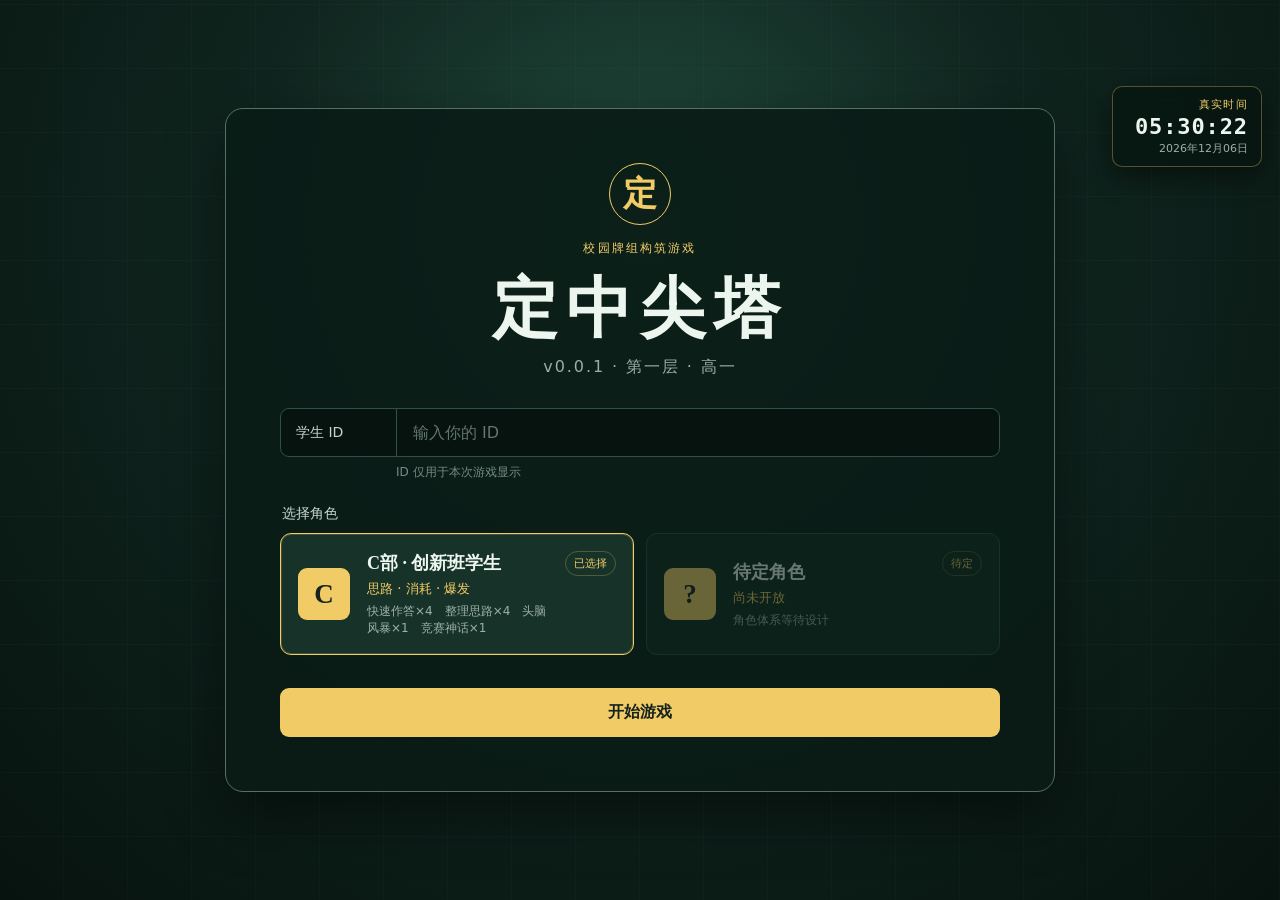
==== 定中尖塔-v0.0.1.html @ 0d57d0db "Name standalone release v0.0.1" ====
<!doctype html>
<html lang="zh-CN">
<head>
  <meta charset="utf-8">
  <meta name="viewport" content="width=device-width, initial-scale=1">
  <meta name="theme-color" content="#10251f">
  <meta name="description" content="定州中学校园题材文字卡牌游戏地图原型">
  <title>定中尖塔 v0.0.1 · 单文件版</title>
  <link rel="icon" type="image/svg+xml" href="data:image/svg+xml,%3Csvg xmlns='http://www.w3.org/2000/svg' viewBox='0 0 64 64'%3E%3Crect width='64' height='64' rx='13' fill='%23112620'/%3E%3Ctext x='32' y='44' text-anchor='middle' font-size='38' fill='%23f5d06f' font-family='serif'%3E定%3C/text%3E%3C/svg%3E">
  <style>
:root{--ink:#edf5ef;--muted:#9cb0a7;--deep:#07130f;--green:#10251f;--line:#315046;--gold:#f1cb66;--shadow:0 22px 60px #0007}
*{box-sizing:border-box}html,body{margin:0;min-height:100%;background:var(--deep);color:var(--ink);font-family:"Microsoft YaHei","PingFang SC",system-ui,sans-serif}button,input{font:inherit}button{color:inherit}.start-screen,.map-screen,.node-screen{min-height:100vh;background:radial-gradient(circle at 50% 25%,#214b3d 0,#10251f 42%,#07130f 100%);position:relative}.start-screen:before,.map-screen:before,.node-screen:before{content:"";position:fixed;inset:0;pointer-events:none;opacity:.045;background:repeating-linear-gradient(90deg,transparent 0 63px,#fff 64px),repeating-linear-gradient(0deg,transparent 0 63px,#fff 64px)}
.start-screen{display:grid;place-items:center;padding:34px 18px}.start-card{width:min(830px,100%);border:1px solid #557166;background:#0a1c17e8;border-radius:18px;padding:clamp(28px,5vw,54px);box-shadow:var(--shadow);position:relative}.seal{width:62px;height:62px;margin:0 auto 15px;display:grid;place-items:center;border:1px solid var(--gold);border-radius:50%;font:700 34px serif;color:var(--gold)}.eyebrow{margin:0;color:var(--gold);font-size:12px;letter-spacing:.18em}.start-card>.eyebrow,.start-card>h1,.chapter{text-align:center}.start-card>h1{font:700 clamp(38px,7vw,66px) serif;letter-spacing:.12em;margin:7px 0 3px}.chapter{color:var(--muted);margin:0 0 30px;letter-spacing:.12em}
.id-field{display:grid;grid-template-columns:100px 1fr;align-items:center;border:1px solid var(--line);border-radius:9px;background:#07130f;padding:0 15px}.id-field span{color:#c6d4cd;font-size:14px}.id-field input{width:100%;border:0;border-left:1px solid var(--line);background:transparent;color:#fff;padding:14px 16px;outline:none;font-size:16px}.id-field:focus-within{border-color:var(--gold)}.id-field input::placeholder{color:#61766d}.field-hint{margin:7px 0 24px 116px;color:#768c82;font-size:12px}fieldset{margin:0;padding:0;border:0}legend{font-size:14px;color:#cbd8d2;margin-bottom:10px}.role-grid{display:grid;grid-template-columns:1fr 1fr;gap:12px}.role-card{position:relative;display:grid;grid-template-columns:56px 1fr auto;align-items:center;gap:13px;min-height:112px;padding:17px;border:1px solid var(--line);border-radius:11px;background:#112920;cursor:pointer}.role-card input{position:absolute;opacity:0}.role-card.selected{border-color:var(--gold);box-shadow:inset 0 0 0 1px #f1cb6633;background:#173329}.role-card.locked{opacity:.42;cursor:not-allowed}.role-letter{display:grid;place-items:center;width:52px;height:52px;border-radius:9px;background:var(--gold);color:#17231f;font:800 27px serif}.role-copy{display:grid;gap:5px}.role-copy strong{font-family:serif;font-size:18px}.role-copy small{color:var(--gold)}.role-copy em{font-style:normal;color:var(--muted);font-size:12px}.chosen{align-self:start;font-size:11px;color:var(--gold);border:1px solid #f1cb6644;border-radius:99px;padding:4px 8px}.form-error{height:20px;margin:10px 0 3px;text-align:center;color:#e48b80;font-size:13px}.primary-button{display:block;width:100%;border:0;border-radius:9px;background:var(--gold);color:#16231d;padding:14px 22px;font-weight:800;cursor:pointer}.primary-button:hover{filter:brightness(1.08);transform:translateY(-1px)}
.topbar{height:74px;display:grid;grid-template-columns:1fr auto 1fr;align-items:center;padding:0 clamp(16px,3vw,46px);border-bottom:1px solid #ffffff18;background:#071611dd;backdrop-filter:blur(9px);position:sticky;top:0;z-index:20}.brand{display:flex;align-items:center;gap:11px}.brand-mark{display:grid;place-items:center;width:40px;height:40px;border:1px solid var(--gold);border-radius:50%;color:var(--gold);font:700 23px serif}.brand div{display:grid}.brand strong{font:700 17px serif;letter-spacing:.1em}.brand small{color:var(--muted);margin-top:3px}.route-title{text-align:center;display:grid;gap:2px}.route-title small{color:var(--gold);font-size:11px;letter-spacing:.16em}.route-title strong{font:700 17px serif}.text-button{justify-self:end;background:transparent;border:1px solid var(--line);border-radius:7px;padding:8px 12px;cursor:pointer}.text-button:hover{border-color:var(--gold);color:var(--gold)}
.map-layout{display:grid;grid-template-columns:230px minmax(420px,760px) 230px;gap:18px;justify-content:center;align-items:start;padding:22px clamp(14px,3vw,42px) 30px;position:relative}.panel{border:1px solid var(--line);background:#0a1b16d9;border-radius:13px;box-shadow:var(--shadow)}.profile-panel,.legend-panel{padding:20px;position:sticky;top:96px}.profile-head{display:flex;align-items:center;gap:10px}.role-letter.small{width:42px;height:42px;font-size:22px}.profile-head div{display:grid}.profile-head small{color:var(--muted);font-size:11px}.profile-head strong{margin-top:2px;overflow-wrap:anywhere}.profile-panel h2,.legend-panel h2{font:700 20px serif;margin:18px 0}.status-line{display:flex;justify-content:space-between;font-size:13px;margin-bottom:7px}.status-bar{height:7px;border-radius:99px;background:#0008;overflow:hidden}.status-bar i{display:block;width:100%;height:100%;background:#65ad87}.run-stats{display:grid;grid-template-columns:1fr 1fr;gap:8px;margin:18px 0}.run-stats div{border:1px solid var(--line);border-radius:7px;padding:10px}.run-stats dt{font-size:11px;color:var(--muted)}.run-stats dd{margin:4px 0 0;color:var(--gold);font:700 18px serif}.deck-note{display:grid;gap:5px;border-top:1px solid var(--line);padding-top:15px;font-size:13px}.deck-note small{color:var(--muted);margin-bottom:3px}
.map-panel{overflow:hidden}.map-heading{min-height:88px;display:flex;align-items:center;justify-content:space-between;padding:17px 22px;border-bottom:1px solid var(--line);background:#0d211b}.map-heading h1{font:700 25px serif;margin:5px 0 0}.map-viewport{height:calc(100vh - 230px);min-height:540px;overflow:auto;background:linear-gradient(#102c24aa,#071511ee);scrollbar-color:#49685b #07130f}.map-canvas{position:relative;width:100%;min-width:390px}.route-lines{position:absolute;inset:0;width:100%;height:100%;z-index:0}.route-line{stroke:#416156;stroke-width:2.2;stroke-dasharray:5 7;vector-effect:non-scaling-stroke}.route-line.visited{stroke:var(--gold);stroke-dasharray:none;stroke-width:3}
.map-node{position:absolute;z-index:2;transform:translate(-50%,-50%);display:grid;place-items:center;width:56px;height:56px;border-radius:50%;border:2px solid #577267;background:#102920;color:#c9d8d1;cursor:not-allowed;box-shadow:0 8px 20px #0008;transition:.18s}.map-node .glyph{font:800 17px serif}.map-node small{position:absolute;top:60px;width:82px;text-align:center;color:#8fa49b;font-size:11px}.map-node.available{cursor:pointer;border-color:var(--gold);color:#fff;background:#1b4034;box-shadow:0 0 0 5px #f1cb6611,0 0 24px #f1cb6644}.map-node.available:hover,.map-node.available:focus-visible{transform:translate(-50%,-50%) scale(1.1);outline:0}.map-node.current{border-color:#fff;background:var(--gold);color:#14221c}.map-node.visited{border-color:#806f43;background:#243027;color:#a9976d}.map-node.battle.available{background:#4b2925}.map-node.dorm.available{background:#274c3d}.map-node.canteen.available{background:#724a20}.map-node.event.available{background:#493957}.map-node.sport.available{background:#25465b}.map-node.boss{width:66px;height:66px;border-radius:12px;transform:translate(-50%,-50%) rotate(45deg);border-color:#a86459;background:#41221e}.map-node.boss .glyph{transform:rotate(-45deg);font-size:19px}.map-node.boss small{transform:rotate(-45deg);top:70px;left:25px}.map-node.boss.available{border-color:var(--gold);background:#66322b}.map-tip{margin:0;padding:13px 20px;border-top:1px solid var(--line);color:var(--muted);font-size:12px;text-align:center;background:#091914}
.legend-list{list-style:none;margin:0;padding:0;display:grid;gap:12px}.legend-list li{display:flex;align-items:center;gap:10px}.node-sample{display:grid;place-items:center;width:36px;height:36px;border-radius:50%;border:1px solid #759083;font:700 13px serif}.node-sample.battle{background:#4b2925}.node-sample.dorm{background:#274c3d}.node-sample.canteen{background:#724a20}.node-sample.event{background:#493957}.node-sample.sport{background:#25465b}.node-sample.boss{border-radius:8px;background:#66322b}.legend-list div{display:grid}.legend-list strong{font-size:14px}.legend-list small{color:var(--muted);font-size:11px;margin-top:2px}.placeholder-note{margin-top:22px;padding:13px;border:1px solid #f1cb6638;border-radius:8px;background:#f1cb6608}.placeholder-note strong{color:var(--gold);font-size:13px}.placeholder-note p{color:var(--muted);font-size:12px;line-height:1.6;margin:6px 0 0}
.modal{position:fixed;inset:0;z-index:30;display:grid;place-items:center;background:#030c09df;backdrop-filter:blur(7px)}.modal[hidden],[hidden]{display:none!important}.modal-card{width:min(410px,calc(100% - 32px));text-align:center;padding:35px;border:1px solid var(--gold);border-radius:14px;background:#112820;box-shadow:var(--shadow)}.modal-card h2{font:700 30px serif;margin:10px}.modal-card>p:not(.eyebrow){color:var(--muted);line-height:1.6}.modal-card .primary-button{margin-top:20px}
.battle-screen,.reward-screen{min-height:100vh;background:radial-gradient(circle at 50% 25%,#214b3d 0,#10251f 42%,#07130f 100%);position:relative}.battle-screen:before,.reward-screen:before{content:"";position:fixed;inset:0;pointer-events:none;opacity:.045;background:repeating-linear-gradient(90deg,transparent 0 63px,#fff 64px),repeating-linear-gradient(0deg,transparent 0 63px,#fff 64px)}
.battle-header-id{justify-self:end;color:var(--muted);font-size:13px}.battle-header-id strong{color:var(--ink)}.battle-board{min-height:480px;display:grid;grid-template-columns:230px minmax(390px,680px) 230px;gap:24px;align-items:center;justify-content:center;padding:26px clamp(16px,3vw,44px) 18px;position:relative}.combatant-panel,.combat-rules{padding:20px}.combatant-panel h2,.combat-rules h2{font:700 21px serif;margin:8px 0 20px}.combat-values{display:grid;grid-template-columns:1fr 1fr;gap:8px;margin-top:17px}.combat-values span{border:1px solid var(--line);border-radius:7px;padding:10px;font-size:12px;color:var(--muted)}.combat-values b{display:block;color:var(--ink);font-size:18px;margin-top:3px}.power-list{display:flex;flex-wrap:wrap;gap:6px;margin-top:14px;min-height:28px}.power-list span{border:1px solid #b89a5066;border-radius:99px;padding:5px 8px;color:#ecd385;font-size:11px}.power-list small{color:var(--muted)}
.enemy-zone{display:grid;justify-items:center;position:relative}.intent-card{min-width:220px;text-align:center;border:1px solid #bb695e66;background:#371e1bdd;border-radius:9px;padding:10px 16px;margin-bottom:12px}.intent-card span{display:block;color:#d89b93;font-size:11px;letter-spacing:.16em}.intent-card strong{display:block;font:700 17px serif;margin:3px}.intent-card p{margin:0;color:#f1c3bc;font-size:13px}.quiz-enemy{width:min(440px,100%);text-align:center;border:1px solid #5a756a;border-radius:15px;background:linear-gradient(145deg,#1a3e33,#0c211a);padding:28px;box-shadow:0 25px 65px #0008,inset 0 1px #ffffff12;transition:.18s}.quiz-enemy.hit{animation:enemyHit .28s}.quiz-enemy h1{font:700 clamp(32px,5vw,50px) serif;margin:8px 0}.quiz-enemy>p:not(.eyebrow){color:var(--muted);font-family:serif}.enemy-statuses{display:flex;justify-content:center;gap:8px;min-height:31px;margin:15px 0}.enemy-statuses span{border:1px solid #a98ac266;background:#352942;border-radius:7px;padding:6px 9px;font-size:12px}.enemy-statuses span:last-child{border-color:#6598b766;background:#253d4c}.enemy-hp-row{display:grid;grid-template-columns:auto 1fr auto;gap:10px;align-items:center;color:var(--muted);font-size:12px}.status-bar.enemy i{background:linear-gradient(90deg,#ac4138,#df7767)}.battle-float{position:absolute;top:48%;z-index:4;color:var(--gold);font-size:28px;font-weight:800;opacity:0;pointer-events:none}.battle-float.show{animation:floatUp .7s}.battle-log{height:22px;color:var(--muted);font-size:13px;margin:14px 0 0;text-align:center}.combat-rules>p:not(.eyebrow){font-size:13px;line-height:1.6;color:var(--muted)}.combat-rules dl{display:grid;grid-template-columns:1fr 1fr;gap:7px}.combat-rules dl div{border:1px solid var(--line);border-radius:7px;padding:9px}.combat-rules dt{font-size:10px;color:var(--muted)}.combat-rules dd{margin:3px 0 0;color:var(--gold);font:700 18px serif}
.battle-desk{display:grid;grid-template-columns:90px 1fr 130px;align-items:end;gap:18px;min-height:240px;padding:16px clamp(16px,3vw,44px) 20px;border-top:1px solid #ffffff17;background:#071511dd}.energy-orb{align-self:center;display:flex;align-items:center;gap:6px}.energy-orb strong{display:grid;place-items:center;width:60px;height:60px;border:2px solid var(--gold);border-radius:50%;background:#18352b;color:var(--gold);font:800 27px serif}.energy-orb small{color:var(--muted);font-size:11px}.battle-hand{display:flex;justify-content:center;align-items:flex-end;gap:9px;min-width:0;overflow-x:auto;padding:16px 4px}.battle-card{position:relative;width:132px;min-width:132px;min-height:184px;padding:14px 12px 11px;border:1px solid #8f8066;border-radius:10px;background:linear-gradient(150deg,#f6efdf,#dcd0b6);color:#27312d;box-shadow:0 9px 22px #0007;cursor:pointer;text-align:left;transition:.15s}.battle-card:hover:not(:disabled),.battle-card:focus-visible:not(:disabled){transform:translateY(-12px);outline:2px solid var(--gold);z-index:3}.battle-card:disabled{filter:grayscale(.65) brightness(.64);cursor:not-allowed}.battle-card.skill{background:linear-gradient(150deg,#edf3f2,#c7d9da);border-color:#718fa1}.battle-card.power{background:linear-gradient(150deg,#eee7f4,#d1bddc);border-color:#8e70a0}.battle-card .card-cost{position:absolute;top:-10px;left:-8px;display:grid;place-items:center;width:33px;height:33px;border-radius:50%;background:#204b3e;color:#fff;border:2px solid #77aa99;font-weight:800}.battle-card .card-meta{margin:2px 0 18px 17px;color:#6b665d;font-size:10px;letter-spacing:.12em}.battle-card h3{font:800 17px serif;text-align:center;margin:0 0 11px}.battle-card .card-text{font-size:12px;line-height:1.5;margin:0}.battle-card .keyword{display:block;margin-top:8px;color:#7c4a3e;font-weight:700}.end-turn{align-self:center;border:1px solid #bb9c52;background:#46381a;color:#fff5d8;border-radius:9px;padding:14px 10px;cursor:pointer}.end-turn:disabled{opacity:.45;cursor:not-allowed}.end-turn strong,.end-turn span{display:block}.end-turn span{font-size:10px;color:#d6c99f;margin-top:4px}
.reward-screen{display:grid;place-items:center;padding:28px}.reward-panel{width:min(900px,100%);padding:34px;text-align:center}.reward-panel h1{font:700 36px serif;margin:8px}.reward-copy{color:var(--muted)}.reward-cards{display:grid;grid-template-columns:repeat(3,1fr);gap:18px;margin:28px 0}.reward-option{display:grid;gap:12px;justify-items:center}.reward-option .battle-card{width:100%;max-width:220px;min-height:235px}.reward-option button:last-child{width:min(180px,100%)}.rarity-common{color:#68756f}.rarity-uncommon{color:#397ca2}.rarity-rare{color:#9a5eb0}.meal-reward{display:flex;justify-content:center;align-items:center;gap:13px;border-top:1px solid var(--line);padding-top:20px;color:var(--muted)}.meal-reward strong{color:var(--gold);font:800 28px serif}
.selection-card{width:min(720px,calc(100% - 32px));text-align:left}.selection-card h2,.selection-card>p{text-align:center}.selection-cards{display:flex;gap:10px;overflow-x:auto;padding:15px 3px}.selection-cards .battle-card{min-height:165px}.selection-cards .battle-card.chosen-card{outline:3px solid var(--gold);transform:translateY(-5px)}.selection-actions{display:flex;justify-content:center;gap:10px}.selection-actions .text-button,.selection-actions .primary-button{width:auto;margin:0;padding:11px 25px}.selection-actions .primary-button:disabled{opacity:.4;cursor:not-allowed}
.node-stage{position:relative;width:min(980px,calc(100% - 32px));margin:0 auto;padding:70px 0}.node-intro{text-align:center;margin-bottom:34px}.node-intro h1{font:700 clamp(30px,5vw,48px) serif;margin:9px 0}.node-intro>p:last-child{color:var(--muted)}.choice-grid{display:grid;grid-template-columns:1fr 1fr;gap:22px}.choice-card{position:relative;min-height:390px;padding:42px 38px 34px;border:1px solid var(--line);border-radius:16px;background:#0b1d18e8;box-shadow:var(--shadow);overflow:hidden}.choice-card:before{content:"";position:absolute;inset:0;background:linear-gradient(140deg,#ffffff08,transparent 48%);pointer-events:none}.choice-card .choice-mark{display:grid;place-items:center;width:72px;height:72px;border:1px solid var(--gold);border-radius:50%;color:var(--gold);font:800 34px serif;margin-bottom:27px}.choice-card h2{font:700 31px serif;margin:8px 0 20px}.choice-card p:not(.eyebrow){min-height:55px;color:#c6d3cd;line-height:1.7}.choice-card small{display:block;min-height:40px;color:var(--muted)}.choice-card .primary-button{margin-top:30px}.study-choice{border-color:#6f597b}.study-choice .choice-mark{border-color:#b894c9;color:#d2aedf}.study-choice .primary-button{background:#b894c9}
.shop-stage{position:relative;width:min(1160px,calc(100% - 32px));margin:0 auto;padding:36px 0 70px}.shop-heading{display:flex;align-items:end;justify-content:space-between;border-bottom:1px solid var(--line);padding-bottom:22px}.shop-heading h1{font:700 38px serif;margin:7px 0 0}.shop-heading>p{display:flex;gap:7px;flex-wrap:wrap;justify-content:flex-end}.color-key{border:1px solid;border-radius:99px;padding:5px 9px;font-size:11px}.color-key.c{color:#77c29a}.color-key.a{color:#dc7e72}.color-key.b{color:#75a8d3}.color-key.n{color:#c5c5c5}.shop-section{margin-top:30px}.section-title{display:flex;align-items:end;justify-content:space-between;margin-bottom:12px}.section-title h2{font:700 22px serif;margin:0}.section-title small{color:var(--muted)}.shop-grid{display:grid;gap:12px}.card-goods{grid-template-columns:repeat(5,1fr)}.compact-goods{grid-template-columns:repeat(3,1fr)}.shop-item{position:relative;min-height:145px;padding:18px;border:1px solid #47725d;border-radius:11px;background:linear-gradient(145deg,#173a2c,#0b2119);display:flex;flex-direction:column}.shop-item.colorless{border-color:#777;background:linear-gradient(145deg,#333,#191919)}.shop-item.placeholder{border-style:dashed;opacity:.8}.shop-item h3{font:700 17px serif;margin:7px 0}.shop-item p{color:var(--muted);font-size:12px;line-height:1.55;margin:0 0 15px}.shop-item .shop-bottom{display:flex;align-items:center;justify-content:space-between;margin-top:auto;gap:8px}.shop-price{color:var(--gold);font-weight:800}.shop-buy{border:1px solid #72aa8f;background:#193e2f;border-radius:7px;padding:7px 10px;cursor:pointer}.shop-buy:disabled{opacity:.4;cursor:not-allowed}.shop-item.sold{filter:grayscale(.8);opacity:.55}.binge-panel{margin-top:34px;padding:24px 28px;display:flex;align-items:center;justify-content:space-between;gap:24px}.binge-panel h2{font:700 23px serif;margin:6px 0}.binge-panel p{margin:0;color:var(--muted)}.binge-panel strong{color:var(--gold)}.binge-panel .primary-button{width:auto;min-width:210px}.card-goods .shop-item{min-height:210px}.card-goods .shop-item .rarity-tag{color:var(--gold);font-size:10px;letter-spacing:.12em}.card-goods .shop-item p{flex:1}
.battle-card.class-card{background:linear-gradient(150deg,#dff1e7,#a9cdb8);border-color:#4b8b68}.battle-card.upgraded{box-shadow:0 0 0 2px #f1cb6688,0 9px 22px #0007}.deck-empty{text-align:center;color:var(--muted);width:100%;padding:28px}
@keyframes enemyHit{25%{transform:translateX(-8px)}60%{transform:translateX(6px)}100%{transform:none}}@keyframes floatUp{0%{opacity:0;transform:translateY(10px)}25%{opacity:1}100%{opacity:0;transform:translateY(-38px)}}
@media(max-width:1060px){.map-layout{grid-template-columns:190px minmax(420px,1fr)}.legend-panel{display:none}}
@media(max-width:1060px){.battle-board{grid-template-columns:190px minmax(390px,1fr)}.combat-rules{display:none}}
@media(max-width:760px){.role-grid{grid-template-columns:1fr}.topbar{grid-template-columns:1fr auto}.route-title{display:none}.map-layout{display:block;padding:10px}.profile-panel{position:static;display:grid;grid-template-columns:1fr 1fr;gap:8px;margin-bottom:10px;padding:13px}.profile-panel h2{display:none}.status-line{align-self:end}.status-bar{grid-column:2}.run-stats{grid-column:1/-1;margin:4px 0}.deck-note{display:none}.map-viewport{height:calc(100vh - 322px);min-height:480px}.map-heading{min-height:72px;padding:12px 15px}.map-heading h1{font-size:20px}}
@media(max-width:760px){.battle-header-id{font-size:11px}.battle-board{display:block;min-height:auto;padding:12px}.combatant-panel{display:grid;grid-template-columns:auto 1fr;gap:8px;margin-bottom:10px;padding:12px}.combatant-panel .eyebrow,.combatant-panel h2{display:none}.combatant-panel .status-line{align-self:end}.combatant-panel .status-bar{grid-column:2}.combat-values{grid-column:1/-1;margin-top:2px}.power-list{grid-column:1/-1;margin-top:2px}.quiz-enemy{padding:20px}.quiz-enemy h1{font-size:34px}.battle-desk{grid-template-columns:68px 1fr;min-height:235px;padding:8px}.battle-hand{justify-content:flex-start}.end-turn{grid-column:1/-1;justify-self:center;width:160px;padding:10px}.reward-cards{grid-template-columns:1fr;max-height:62vh;overflow:auto}.reward-option{grid-template-columns:1fr auto;align-items:center;text-align:left}.reward-option .battle-card{max-width:none;min-height:180px}.reward-option button:last-child{width:110px}}
@media(max-width:900px){.card-goods{grid-template-columns:repeat(3,1fr)}.compact-goods{grid-template-columns:repeat(2,1fr)}}
@media(max-width:760px){.node-stage{padding:34px 0}.choice-grid{grid-template-columns:1fr}.choice-card{min-height:auto;padding:27px}.shop-heading{align-items:start;gap:16px}.shop-heading>p{display:none}.card-goods,.compact-goods{grid-template-columns:1fr 1fr}.binge-panel{align-items:stretch;flex-direction:column}.binge-panel .primary-button{width:100%}}
@media(max-width:520px){.card-goods,.compact-goods{grid-template-columns:1fr}.section-title small{display:none}}
@media(max-width:560px){.start-card{padding:25px 16px}.start-card>h1{font-size:42px}.id-field{grid-template-columns:76px 1fr;padding-left:10px}.field-hint{margin-left:88px}.role-card{grid-template-columns:45px 1fr;padding:13px;min-height:102px}.role-letter{width:42px;height:42px}.chosen{display:none}.role-copy strong{font-size:16px}.topbar{height:62px;padding:0 12px}.brand small{display:none}.map-layout{padding:8px}.profile-panel{margin-bottom:8px}.map-viewport{height:calc(100vh - 295px)}.map-node{width:50px;height:50px}.map-node small{top:54px}.map-tip{padding:10px;font-size:11px}}
@media(prefers-reduced-motion:reduce){*{transition-duration:.01ms!important}}
.game-clock{position:fixed;z-index:28;right:18px;top:86px;width:150px;padding:10px 13px;border:1px solid #f1cb6655;border-radius:10px;background:#071611e8;box-shadow:0 10px 28px #0007;backdrop-filter:blur(9px);display:grid;gap:2px;text-align:right;pointer-events:none}.game-clock span{color:var(--gold);font-size:11px;letter-spacing:.12em}.game-clock strong{font:800 22px ui-monospace,Consolas,monospace;letter-spacing:.04em}.game-clock small{color:var(--muted);font-size:11px}.deck-button{width:100%;margin-top:14px;border:1px solid #f1cb6670;border-radius:8px;background:#f1cb6610;color:var(--gold);padding:10px;cursor:pointer;font-weight:700}.deck-button:hover{background:#f1cb6620;border-color:var(--gold)}.deck-view-card{width:min(1050px,calc(100% - 32px));max-height:88vh;text-align:left;padding:26px}.deck-view-head{display:flex;align-items:center;justify-content:space-between;gap:20px;border-bottom:1px solid var(--line);padding-bottom:16px}.deck-view-head h2{margin:5px 0 0;text-align:left;font-size:27px}.deck-view-head .text-button{justify-self:auto}.deck-view-tools{display:flex;align-items:center;justify-content:space-between;gap:18px;padding:14px 0}.deck-view-tools p{margin:0;color:var(--muted);font-size:13px}.preview-toggle{border:1px solid #9b78ac;border-radius:99px;background:#392b42;color:#e3caeb;padding:9px 14px;cursor:pointer;white-space:nowrap}.preview-toggle[aria-pressed="true"]{border-color:var(--gold);background:#5c491f;color:#fff0bb}.deck-view-grid{display:grid;grid-template-columns:repeat(5,minmax(130px,1fr));gap:13px;max-height:62vh;overflow:auto;padding:14px 8px 18px}.deck-view-grid .battle-card{width:100%;min-width:0;min-height:205px;cursor:default}.deck-view-grid .battle-card:hover{transform:none;outline:0}.deck-view-grid .previewing{box-shadow:0 0 0 2px #9b78ac,0 9px 22px #0007}.preview-label{display:block;margin-top:8px;color:#744487;font-weight:800}
@media(max-width:900px){.deck-view-grid{grid-template-columns:repeat(3,minmax(130px,1fr))}.game-clock{right:10px;top:78px}}
@media(max-width:600px){.game-clock{top:70px;right:8px;bottom:auto;width:128px;padding:7px 9px}.game-clock strong{font-size:18px}.game-clock small{display:none}.deck-view-card{padding:18px 13px}.deck-view-tools{align-items:stretch;flex-direction:column}.deck-view-grid{grid-template-columns:1fr 1fr;gap:9px}.deck-view-grid .battle-card{min-height:185px}.deck-view-head h2{font-size:21px}}
.event-stage{display:grid;place-items:center;min-height:calc(100vh - 74px)}.event-card{width:min(560px,100%);padding:48px;text-align:center}.event-mark{display:grid;place-items:center;width:82px;height:82px;margin:0 auto 25px;border:2px solid #b394c3;border-radius:50%;background:#352942;color:#e0c2ed;font:800 42px serif}.event-card h1{font:700 36px serif;margin:10px}.event-card>p:not(.eyebrow){color:var(--muted);font-size:16px}.event-card>small{display:block;color:#758a80;margin:18px 0 28px}.sport-stage{width:min(1180px,calc(100% - 32px))}.sport-choice-grid{grid-template-columns:repeat(3,1fr)}.sport-choice{min-height:365px;padding:34px 28px}.sport-choice:nth-child(2){border-color:#a95f55}.sport-choice:nth-child(2) .choice-mark{border-color:#d7796c;color:#ed9a8f}.sport-choice:nth-child(3){border-color:#557fa5}.sport-choice:nth-child(3) .choice-mark{border-color:#76a9d3;color:#a8d2f3}.sport-choice strong{color:var(--gold)}
@media(max-width:900px){.sport-choice-grid{grid-template-columns:1fr}.sport-choice{min-height:auto}}
@media(max-width:600px){.event-card{padding:32px 20px}.event-card h1{font-size:29px}.sport-stage{padding-top:28px}}
.map-node.exam.available{background:#704028;border-color:#ffb266;box-shadow:0 0 0 5px #ff9b3d18,0 0 28px #ff8a3055}.node-sample.exam{background:#704028;border-color:#d99055}.run-relics{display:flex;flex-wrap:wrap;gap:6px;margin-top:12px;padding-top:12px;border-top:1px solid var(--line)}.run-relics span{border:1px solid #d1aa5766;border-radius:99px;padding:5px 8px;color:#f0d28a;font-size:11px}.run-relics small{color:var(--muted)}.relic-reward-panel{max-width:560px}.relic-reward-card{margin:28px auto;width:min(380px,100%);padding:28px;border:1px solid #d1aa57;border-radius:13px;background:linear-gradient(145deg,#3e3019,#17140d);text-align:left}.relic-reward-card h2{font:700 27px serif;margin:8px 0}.relic-reward-card p{color:#d9c89d;line-height:1.7}.relic-reward-card small{color:var(--gold)}.shop-item.relic-item{border-color:#b69248;background:linear-gradient(145deg,#3b301c,#18150e)}.shop-item.colorless-card{border-color:#9a9a9a;background:linear-gradient(145deg,#424242,#202020)}.battle-card.colorless-card{background:linear-gradient(150deg,#ececec,#bdbdbd);border-color:#777}
.relic-detail-button{margin-top:9px}.pile-view-button{width:100%;display:flex;align-items:end;justify-content:space-between;gap:5px;padding:0;border:0;background:transparent;color:var(--gold);cursor:pointer;text-align:left}.pile-view-button b{font:700 18px serif}.pile-view-button small{color:var(--muted);font-size:9px}.pile-view-button:hover small{color:var(--gold)}.collection-card{width:min(1040px,calc(100% - 32px));max-height:88vh;text-align:left;padding:26px}.collection-head{display:flex;align-items:center;justify-content:space-between;gap:20px;border-bottom:1px solid var(--line);padding-bottom:15px}.collection-head h2{margin:5px 0 0;text-align:left;font-size:27px}.collection-card>p{margin:14px 0 0;color:var(--muted);font-size:13px}.collection-grid{display:grid;grid-template-columns:repeat(5,minmax(130px,1fr));gap:13px;max-height:62vh;overflow:auto;padding:18px 8px}.collection-grid .battle-card{width:100%;min-width:0;min-height:205px;cursor:default;filter:none}.collection-grid .battle-card:hover{transform:none;outline:0}.collection-empty{grid-column:1/-1;text-align:center;color:var(--muted);padding:32px}.relic-detail-grid{grid-template-columns:repeat(3,1fr)}.relic-detail-item{min-height:150px;padding:20px;border:1px solid #b69248;border-radius:11px;background:linear-gradient(145deg,#3b301c,#18150e)}.relic-detail-item small{color:var(--gold)}.relic-detail-item h3{font:700 20px serif;margin:8px 0}.relic-detail-item p{color:#d9c89d;font-size:13px;line-height:1.65;margin:0}
@media(max-width:760px){.collection-grid{grid-template-columns:1fr 1fr;gap:9px}.relic-detail-grid{grid-template-columns:1fr}.collection-card{padding:18px 13px}.collection-head h2{font-size:21px}}

  </style>
</head>
<body>
  <aside class="game-clock" aria-label="当前真实时间">
    <span>真实时间</span>
    <strong id="realTime">00:00:00</strong>
    <small id="realDate">0000年00月00日</small>
  </aside>
  <main id="startScreen" class="start-screen">
    <section class="start-card" aria-labelledby="gameTitle">
      <div class="seal" aria-hidden="true">定</div>
      <p class="eyebrow">校园牌组构筑游戏</p>
      <h1 id="gameTitle">定中尖塔</h1>
      <p class="chapter">v0.0.1 · 第一层 · 高一</p>
      <form id="startForm" novalidate>
        <label class="id-field" for="playerId"><span>学生 ID</span><input id="playerId" name="playerId" maxlength="16" autocomplete="off" placeholder="输入你的 ID" aria-describedby="idHint"></label>
        <p id="idHint" class="field-hint">ID 仅用于本次游戏显示</p>
        <fieldset>
          <legend>选择角色</legend>
          <div class="role-grid">
            <label class="role-card selected">
              <input type="radio" name="role" value="c" checked>
              <span class="role-letter">C</span>
              <span class="role-copy"><strong>C部 · 创新班学生</strong><small>思路 · 消耗 · 爆发</small><em>快速作答×4　整理思路×4　头脑风暴×1　竞赛神话×1</em></span>
              <span class="chosen">已选择</span>
            </label>
            <div class="role-card locked" aria-disabled="true">
              <span class="role-letter">?</span>
              <span class="role-copy"><strong>待定角色</strong><small>尚未开放</small><em>角色体系等待设计</em></span>
              <span class="chosen">待定</span>
            </div>
          </div>
        </fieldset>
        <p class="form-error" id="formError" aria-live="polite"></p>
        <button class="primary-button" type="submit">开始游戏</button>
      </form>
    </section>
  </main>

  <main id="mapScreen" class="map-screen" hidden>
    <header class="topbar">
      <div class="brand"><span class="brand-mark">定</span><div><strong>定中尖塔</strong><small>第一层 · 高一</small></div></div>
      <div class="route-title"><small>路线规划</small><strong id="routeStatus">从教学楼入口出发</strong></div>
      <button id="newRun" class="text-button" type="button">返回选角</button>
    </header>
    <div class="map-layout">
      <aside class="profile-panel panel">
        <div class="profile-head"><span class="role-letter small">C</span><div><small>玩家 ID</small><strong id="displayId"></strong></div></div>
        <h2>C部 · 创新班学生</h2>
        <div class="status-line"><span>专注</span><b>80 / 80</b></div>
        <div class="status-bar"><i></i></div>
        <dl class="run-stats">
          <div><dt>当前阶段</dt><dd id="floorText">入口</dd></div>
          <div><dt>已通过</dt><dd id="visitedText">0</dd></div>
          <div><dt>饭卡价值</dt><dd id="mealText">400</dd></div>
          <div><dt>牌组</dt><dd id="deckCount">10</dd></div>
          <div><dt>力量</dt><dd id="strengthText">0</dd></div>
          <div><dt>敏捷</dt><dd id="dexterityText">0</dd></div>
          <div><dt>圣遗物</dt><dd id="relicCount">0</dd></div>
        </dl>
        <div class="deck-note"><small>初始牌组 · 10张</small><span>快速作答×4　整理思路×4</span><span>头脑风暴×1　竞赛神话×1</span></div>
        <button id="inspectDeck" class="deck-button" type="button">查看当前牌组</button>
        <div id="relicList" class="run-relics"><small>暂无圣遗物</small></div>
        <button id="inspectRelics" class="deck-button relic-detail-button" type="button">查看圣遗物详情</button>
      </aside>
      <section class="map-panel panel" aria-labelledby="mapTitle">
        <div class="map-heading"><div><p class="eyebrow">高一学年</p><h1 id="mapTitle">选择前进路线</h1></div><button id="rerollMap" class="text-button" type="button">重新生成</button></div>
        <div id="mapViewport" class="map-viewport">
          <div id="mapCanvas" class="map-canvas" aria-label="随机生成的一层路线地图">
            <svg id="routeLines" class="route-lines" aria-hidden="true"></svg>
            <div id="mapNodes"></div>
          </div>
        </div>
        <p class="map-tip" id="mapTip">选择底部任一亮起的节点开始。进入节点后，只能沿连线继续向上。</p>
      </section>
      <aside class="legend-panel panel">
        <p class="eyebrow">节点类型</p><h2>高一校园</h2>
        <ul class="legend-list">
          <li><span class="node-sample battle">课</span><div><strong>上课</strong><small>战斗节点</small></div></li>
          <li><span class="node-sample exam">月</span><div><strong>月考</strong><small>精英战斗节点</small></div></li>
          <li><span class="node-sample dorm">舍</span><div><strong>宿舍</strong><small>休整节点</small></div></li>
          <li><span class="node-sample canteen">食</span><div><strong>食堂</strong><small>采购节点</small></div></li>
          <li><span class="node-sample event">超</span><div><strong>超市</strong><small>随机节点</small></div></li>
          <li><span class="node-sample sport">体</span><div><strong>操场</strong><small>体育节点</small></div></li>
          <li><span class="node-sample boss">期</span><div><strong>期末</strong><small>本层 Boss</small></div></li>
        </ul>
        <div class="placeholder-note"><strong>当前版本</strong><p>上课、月考、宿舍、食堂、超市与操场节点可交互。期末内容等待设计。</p></div>
      </aside>
    </div>
  </main>

  <main id="dormScreen" class="node-screen dorm-screen" hidden>
    <header class="topbar">
      <div class="brand"><span class="brand-mark">定</span><div><strong>定中尖塔</strong><small>宿舍 · 休整节点</small></div></div>
      <div class="route-title"><small>熄灯之前</small><strong id="restCycleTitle">午休</strong></div>
      <div class="battle-header-id">ID　<strong id="dormPlayerId"></strong></div>
    </header>
    <section class="node-stage">
      <div class="node-intro"><p class="eyebrow">宿舍节点</p><h1>在下一节课前做出选择</h1><p id="dormStatus">安静的宿舍里，时间只够完成1件事。</p></div>
      <div class="choice-grid">
        <article class="choice-card rest-choice">
          <span class="choice-mark">休</span><p class="eyebrow" id="restCycleLabel">午休</p><h2>休息</h2>
          <p>恢复专注上限的 <strong id="restPercent">25%</strong>。</p><small id="restPreview">预计恢复 10 点专注</small>
          <button id="chooseRest" class="primary-button" type="button">开始午休</button>
        </article>
        <article class="choice-card study-choice">
          <span class="choice-mark">修</span><p class="eyebrow">挑灯修读</p><h2>升级1张卡牌</h2>
          <p>从当前牌组选择1张尚未升级的卡牌，强化至本次游戏结束。</p><small>已升级的卡牌会显示“+”</small>
          <button id="chooseUpgrade" class="primary-button" type="button">选择卡牌</button>
        </article>
      </div>
    </section>
  </main>

  <main id="canteenScreen" class="node-screen canteen-screen" hidden>
    <header class="topbar">
      <div class="brand"><span class="brand-mark">定</span><div><strong>定中尖塔</strong><small>食堂 · 采购节点</small></div></div>
      <div class="route-title"><small>今日余额</small><strong>饭卡价值 <span id="shopMeal">0</span></strong></div>
      <button id="leaveCanteen" class="text-button" type="button">离开食堂</button>
    </header>
    <section class="shop-stage">
      <div class="shop-heading"><div><p class="eyebrow">食堂货架</p><h1>C部专属货架</h1></div><p><span class="color-key c">C部绿色</span><span class="color-key a">A部红色</span><span class="color-key b">B部蓝色</span><span class="color-key n">无色</span></p></div>
      <section class="shop-section"><div class="section-title"><h2>角色卡牌</h2><small>5张 · 普通 7 / 罕见 2 / 稀有 1</small></div><div id="classShopCards" class="shop-grid card-goods"></div></section>
      <section class="shop-section"><div class="section-title"><h2>无色卡牌</h2><small>2张 · 普通 7 / 罕见 2 / 稀有 1</small></div><div id="colorlessShopCards" class="shop-grid compact-goods"></div></section>
      <section class="shop-section"><div class="section-title"><h2>圣遗物</h2><small>3件 · 每件 340—360</small></div><div id="relicShopItems" class="shop-grid compact-goods"></div></section>
      <section class="shop-section"><div class="section-title"><h2>食物</h2><small>3种 · 内容与价格待设计</small></div><div id="foodShopItems" class="shop-grid compact-goods"></div></section>
      <section class="binge-panel panel"><div><p class="eyebrow">暴食</p><h2>从牌组移除1张卡牌</h2><p>本次价格 <strong id="bingePrice">150</strong>，每次暴食后价格 +75。</p></div><button id="bingeButton" class="primary-button" type="button">选择要移除的牌</button></section>
    </section>
  </main>

  <main id="eventScreen" class="node-screen event-screen" hidden>
    <header class="topbar">
      <div class="brand"><span class="brand-mark">定</span><div><strong>定中尖塔</strong><small>超市 · 随机节点</small></div></div>
      <div class="route-title"><small>偶遇</small><strong>随机事件</strong></div>
      <div class="battle-header-id">ID　<strong id="eventPlayerId"></strong></div>
    </header>
    <section class="node-stage event-stage">
      <article class="event-card panel">
        <span class="event-mark">?</span>
        <p class="eyebrow">超市随机事件</p>
        <h1 id="eventTitle">未命名事件 01</h1>
        <p>事件内容与选项等待后续设计。</p>
        <small>每次进入超市都会重新抽取1个事件槽位。</small>
        <button id="leaveEvent" class="primary-button" type="button">继续前进</button>
      </article>
    </section>
  </main>

  <main id="sportScreen" class="node-screen sport-screen" hidden>
    <header class="topbar">
      <div class="brand"><span class="brand-mark">定</span><div><strong>定中尖塔</strong><small>操场 · 体育节点</small></div></div>
      <div class="route-title"><small>自由活动</small><strong>选择1项训练</strong></div>
      <div class="battle-header-id">ID　<strong id="sportPlayerId"></strong></div>
    </header>
    <section class="node-stage sport-stage">
      <div class="node-intro"><p class="eyebrow">操场节点</p><h1>今天练什么？</h1><p>选择1项加成，效果持续到本次游戏结束。</p></div>
      <div class="choice-grid sport-choice-grid">
        <article class="choice-card sport-choice"><span class="choice-mark">跑</span><p class="eyebrow">跑步</p><h2>耐力训练</h2><p>最大专注增加 <strong>5</strong>。</p><small>当前专注不变。</small><button class="primary-button sport-option" data-sport="run" type="button">选择跑步</button></article>
        <article class="choice-card sport-choice"><span class="choice-mark">篮</span><p class="eyebrow">篮球</p><h2>力量训练</h2><p>获得 <strong>1</strong> 点力量。</p><small>每点力量使每段攻击伤害 +1。</small><button class="primary-button sport-option" data-sport="basketball" type="button">选择篮球</button></article>
        <article class="choice-card sport-choice"><span class="choice-mark">羽</span><p class="eyebrow">羽毛球</p><h2>敏捷训练</h2><p>获得 <strong>1</strong> 点敏捷。</p><small>每点敏捷使卡牌获得的防御 +1。</small><button class="primary-button sport-option" data-sport="badminton" type="button">选择羽毛球</button></article>
      </div>
    </section>
  </main>

  <main id="battleScreen" class="battle-screen" hidden>
    <header class="topbar">
      <div class="brand"><span class="brand-mark">定</span><div><strong>定中尖塔</strong><small>上课 · 战斗节点</small></div></div>
      <div class="route-title"><small id="battleEncounterTitle">随堂小测</small><strong id="battleTurn">第1回合</strong></div>
      <div class="battle-header-id">ID　<strong id="battlePlayerId"></strong></div>
    </header>
    <section class="battle-board">
      <aside class="combatant-panel panel">
        <span class="role-letter small">C</span>
        <p class="eyebrow">C部 · 创新班学生</p>
        <h2 id="battleRoleName">创新班学生</h2>
        <div class="status-line"><span>专注</span><b id="battleHpText">80 / 80</b></div>
        <div class="status-bar"><i id="battleHpBar"></i></div>
        <div class="combat-values"><span>防御 <b id="battleBlock">0</b></span><span>思路增幅 <b id="nextAttackState">无</b></span><span>力量 <b id="battleStrength">0</b></span><span>敏捷 <b id="battleDexterity">0</b></span></div>
        <div id="powerList" class="power-list"><small>暂无天赋</small></div>
      </aside>

      <section class="enemy-zone">
        <div class="intent-card" aria-live="polite">
          <span>下一步意图</span>
          <strong id="intentName">基础题</strong>
          <p id="intentText">造成6点压力</p>
        </div>
        <article id="quizEnemy" class="quiz-enemy">
          <p class="eyebrow">课堂挑战</p>
          <h1 id="quizTitle">随堂小测</h1>
          <p>“请独立作答，答题过程计入成绩。”</p>
          <div class="enemy-statuses"><span id="enemyThought" hidden>思路 <b>0</b></span><span id="enemyBlock" hidden>防御 <b>0</b></span></div>
          <div class="enemy-hp-row"><span>测验进度</span><div class="status-bar enemy"><i id="quizHpBar"></i></div><b id="quizHpText">52 / 52</b></div>
        </article>
        <div id="battleFloat" class="battle-float" aria-live="polite"></div>
        <p id="battleLog" class="battle-log">试卷已经发下，先观察题型。</p>
      </section>

      <aside class="combat-rules panel">
        <p class="eyebrow">战斗信息</p>
        <h2>意图始终可见</h2>
        <p>随堂小测以攻击为主。根据下一步意图安排攻击与防御。</p>
        <dl>
          <div><dt>抽牌堆</dt><dd><button class="pile-view-button" data-pile="draw" type="button"><b id="battleDraw">10</b><small>查看</small></button></dd></div>
          <div><dt>弃牌堆</dt><dd><button class="pile-view-button" data-pile="discard" type="button"><b id="battleDiscard">0</b><small>查看</small></button></dd></div>
          <div><dt>消耗牌堆</dt><dd><button class="pile-view-button" data-pile="exhaust" type="button"><b id="battleExhaust">0</b><small>查看</small></button></dd></div>
        </dl>
      </aside>
    </section>
    <section class="battle-desk">
      <div class="energy-orb"><strong id="battleEnergy">3</strong><small>/ 3<br>行动力</small></div>
      <div id="battleHand" class="battle-hand" aria-label="当前手牌"></div>
      <button id="battleEndTurn" class="end-turn" type="button"><strong>结束回合</strong><span>执行敌方意图</span></button>
    </section>
  </main>

  <main id="rewardScreen" class="reward-screen" hidden>
    <section class="reward-panel panel">
      <p id="rewardEyebrow" class="eyebrow">上课节点完成</p>
      <h1 id="rewardTitle">选择1张卡牌</h1>
      <p class="reward-copy">将选择的卡牌永久加入本次牌组。</p>
      <div id="rewardCards" class="reward-cards"></div>
      <div class="meal-reward"><span>本次获得饭卡价值</span><strong id="mealReward">0</strong></div>
    </section>
  </main>

  <main id="relicRewardScreen" class="reward-screen" hidden>
    <section class="reward-panel relic-reward-panel panel">
      <p class="eyebrow">月考额外奖励</p>
      <h1>获得1件圣遗物</h1>
      <div id="relicRewardCard" class="relic-reward-card"></div>
      <button id="claimRelic" class="primary-button" type="button">收下圣遗物</button>
    </section>
  </main>

  <div id="finishModal" class="modal" hidden>
    <section class="modal-card" role="dialog" aria-modal="true" aria-labelledby="finishTitle">
      <p class="eyebrow">第一层路线完成</p><h2 id="finishTitle">抵达期末节点</h2>
      <p>Boss 内容尚未设计，本次地图演示到此结束。</p>
      <button id="restartMap" class="primary-button" type="button">生成新路线</button>
    </section>
  </div>

  <div id="selectionModal" class="modal" hidden>
    <section class="modal-card selection-card" role="dialog" aria-modal="true" aria-labelledby="selectionTitle">
      <p class="eyebrow">卡牌选择</p>
      <h2 id="selectionTitle">选择要消耗的牌</h2>
      <p id="selectionHint"></p>
      <div id="selectionCards" class="selection-cards"></div>
      <div class="selection-actions"><button id="cancelSelection" class="text-button" type="button">取消</button><button id="confirmSelection" class="primary-button" type="button">确认</button></div>
    </section>
  </div>

  <div id="deckActionModal" class="modal" hidden>
    <section class="modal-card selection-card" role="dialog" aria-modal="true" aria-labelledby="deckActionTitle">
      <p class="eyebrow">牌组管理</p>
      <h2 id="deckActionTitle">选择1张卡牌</h2>
      <p id="deckActionHint"></p>
      <div id="deckActionCards" class="selection-cards"></div>
      <div class="selection-actions"><button id="cancelDeckAction" class="text-button" type="button">取消</button></div>
    </section>
  </div>

  <div id="deckViewModal" class="modal" hidden>
    <section class="modal-card deck-view-card" role="dialog" aria-modal="true" aria-labelledby="deckViewTitle">
      <div class="deck-view-head">
        <div><p class="eyebrow">当前牌组</p><h2 id="deckViewTitle">C部牌组 · <span id="deckViewCount">0</span>张</h2></div>
        <button id="closeDeckView" class="text-button" type="button">关闭</button>
      </div>
      <div class="deck-view-tools">
        <p id="deckViewHint">显示当前实际效果，已升级卡牌带有“+”。</p>
        <button id="toggleUpgradePreview" class="preview-toggle" type="button" aria-pressed="false">显示升级后效果</button>
      </div>
      <div id="deckViewCards" class="deck-view-grid"></div>
    </section>
  </div>

  <div id="utilityChoiceModal" class="modal" hidden>
    <section class="modal-card selection-card" role="dialog" aria-modal="true" aria-labelledby="utilityChoiceTitle">
      <p class="eyebrow">卡牌选择</p>
      <h2 id="utilityChoiceTitle">选择1张牌</h2>
      <p id="utilityChoiceHint"></p>
      <div id="utilityChoiceCards" class="selection-cards"></div>
    </section>
  </div>

  <div id="collectionModal" class="modal" hidden>
    <section class="modal-card collection-card" role="dialog" aria-modal="true" aria-labelledby="collectionTitle">
      <div class="collection-head">
        <div><p class="eyebrow">信息查看</p><h2 id="collectionTitle">牌堆</h2></div>
        <button id="closeCollection" class="text-button" type="button">关闭</button>
      </div>
      <p id="collectionHint"></p>
      <div id="collectionGrid" class="collection-grid"></div>
    </section>
  </div>

  <div id="defeatModal" class="modal" hidden>
    <section class="modal-card" role="dialog" aria-modal="true" aria-labelledby="defeatTitle">
      <p class="eyebrow">专注耗尽</p><h2 id="defeatTitle">需要重新作答</h2>
      <p>调整打防顺序，再挑战随堂小测。</p>
      <button id="retryBattle" class="primary-button" type="button">重新挑战</button>
    </section>
  </div>
  <script>
const NODE_TYPES={
  battle:{name:"上课",glyph:"课",detail:"战斗节点"},exam:{name:"月考",glyph:"月",detail:"精英战斗节点"},dorm:{name:"宿舍",glyph:"舍",detail:"休整节点"},
  canteen:{name:"食堂",glyph:"食",detail:"采购节点"},
  event:{name:"超市",glyph:"超",detail:"随机节点"},sport:{name:"操场",glyph:"体",detail:"体育节点"},
  boss:{name:"期末",glyph:"期",detail:"本层 Boss"}
};
const UPGRADES={
  quick:"造成9点伤害。",brainstorm:"造成10点伤害，给予3层思路。",continuous:"造成4点伤害4次。",research:"造成12点伤害。",
  solve:"造成10点伤害。若目标拥有思路，获得5点防御。",catch_gap:"造成9点伤害。若目标已有思路，给予2层思路；否则给予1层。",
  rebuild:"造成7点伤害。可以消耗1张其他手牌，若如此做，额外造成10点伤害。",combo:"造成5点伤害3次。本场每消耗4张牌，额外攻击1次，最多额外攻击2次。",
  showcase:"造成18点伤害。消耗牌堆每有1张牌，额外造成2点伤害，最多24点。",ultimate:"造成30点伤害，给予3层思路。",
  conjecture:"移除目标全部思路。造成15点伤害，每移除1层额外造成7点伤害，最多计算3层。",
  organize:"获得8点防御。",myth:"失去2点生命。下一张攻击牌造成的伤害翻倍。费用变为0。",
  tradeoff:"消耗1张其他手牌，获得8点防御。",backup:"获得11点防御。若因拖延被消耗，获得7点防御。",
  seminar:"给予所有敌人3层思路。",review:"将弃牌堆中1张攻击牌放入手牌，其本回合费用减少1。费用变为0。",
  recycle_draft:"消耗1张其他手牌，抽3张牌。",restart:"消耗任意数量其他手牌，再抽取等量牌，然后额外抽1张牌。费用变为0。",
  overtime:"失去2点生命，获得2点行动力。",emergency:"获得18点防御。选择弃牌堆中最多2张牌消耗。",
  negation:"将消耗牌堆中1张任意牌放入手牌。其本回合费用变为0并获得消耗。",
  defense:"每回合前2次使用攻击牌攻击拥有思路的敌人时，抽1张牌。",inertia:"每回合开始时，给予所有敌人2层思路。",
  waste_value:"每回合首次消耗卡牌时，获得7点防御。",contest_body:"每当卡牌使你失去生命，下一张攻击牌额外造成6点伤害。",
  deadline:"每回合首张因拖延被消耗的牌，使你在下回合获得1点行动力并多抽1张牌。",
  recycle_power:"每当消耗1张牌，对所有敌人造成4点伤害。",thought_loop:"敌人的思路层数减少时，对其造成8点伤害。",
  prototype:"每回合首次消耗攻击牌时，将其0费消耗的升级复制品加入手牌。",
  draft_paper:"抽2张牌。消耗。",standard_steps:"造成10点伤害。若敌人意图包含攻击，获得4点防御。",
  temporary_barrier:"获得10点防御。若手牌中没有其他技能牌，额外获得3点防御。",borrowed_notes:"选择弃牌堆中的1张牌，将其放到抽牌堆顶，然后抽1张牌。费用变为0。",
  break_bell:"本回合打出的下一张牌费用减少2。消耗。",duty_schedule:"每回合首次打出技能牌时，获得4点防御。",
  mock_drill:"抽3张牌，然后选择1张手牌放到抽牌堆顶。",sideline_guidance:"选择手牌中的1张攻击牌。本场战斗中，该牌每段攻击伤害增加2。消耗。",
  universal_method:"从抽牌堆选择1张牌加入手牌。该牌本回合费用变为0。费用变为1。消耗。",
  grade_star:"若本回合打出过攻击牌和技能牌，下一回合获得1点行动力并额外抽1张牌。每回合最多触发1次。费用变为1。"
};
const TYPE_LABEL={attack:"攻击",skill:"技能",power:"天赋"};
const RARITY_LABEL={basic:"基础",common:"普通",uncommon:"罕见",rare:"稀有"};
const CARDS={
  quick:{name:"快速作答",type:"attack",rarity:"basic",cost:1,text:"造成6点伤害。"},
  brainstorm:{name:"头脑风暴",type:"attack",rarity:"basic",cost:1,text:"造成8点伤害，给予2层思路。"},
  continuous:{name:"连课",type:"attack",rarity:"common",cost:1,text:"造成3点伤害4次。"},
  research:{name:"钻研",type:"attack",rarity:"common",cost:1,text:"造成9点伤害。",keyword:"拖延",delay:true},
  solve:{name:"破题",type:"attack",rarity:"common",cost:1,text:"造成7点伤害。若目标拥有思路，获得4点防御。"},
  catch_gap:{name:"抓住漏洞",type:"attack",rarity:"common",cost:1,text:"造成6点伤害。若目标已有思路，给予2层思路；否则给予1层。"},
  rebuild:{name:"废案重构",type:"attack",rarity:"uncommon",cost:1,text:"造成5点伤害。可以消耗1张其他手牌，若如此做，额外造成8点伤害。"},
  combo:{name:"竞赛连击",type:"attack",rarity:"uncommon",cost:2,text:"造成4点伤害3次。本场每消耗4张牌，额外攻击1次，最多额外攻击2次。"},
  showcase:{name:"成果展示",type:"attack",rarity:"uncommon",cost:2,text:"造成14点伤害。消耗牌堆每有1张牌，额外造成2点伤害，最多20点。"},
  ultimate:{name:"极限论证",type:"attack",rarity:"rare",cost:3,text:"造成24点伤害，给予3层思路。",keyword:"消耗",exhaust:true},
  conjecture:{name:"压轴猜想",type:"attack",rarity:"rare",cost:2,text:"移除目标全部思路。造成12点伤害，每移除1层额外造成6点伤害，最多计算3层。"},
  organize:{name:"整理思路",type:"skill",rarity:"basic",cost:1,text:"获得5点防御。"},
  myth:{name:"竞赛神话",type:"skill",rarity:"basic",cost:1,text:"失去2点生命。下一张攻击牌造成的伤害翻倍。"},
  tradeoff:{name:"取舍",type:"skill",rarity:"common",cost:0,text:"消耗1张其他手牌，获得5点防御。"},
  backup:{name:"备份方案",type:"skill",rarity:"common",cost:1,text:"获得8点防御。若因拖延被消耗，获得5点防御。",keyword:"拖延",delay:true},
  seminar:{name:"集中研讨",type:"skill",rarity:"common",cost:1,text:"给予所有敌人2层思路。",keyword:"消耗",exhaust:true},
  review:{name:"复盘",type:"skill",rarity:"common",cost:1,text:"将弃牌堆中1张攻击牌放入手牌，其本回合费用减少1。"},
  recycle_draft:{name:"草稿回收",type:"skill",rarity:"uncommon",cost:1,text:"消耗1张其他手牌，抽2张牌。"},
  restart:{name:"推倒重来",type:"skill",rarity:"uncommon",cost:1,text:"消耗任意数量其他手牌，再抽取等量牌，然后额外抽1张牌。"},
  overtime:{name:"熬夜赶工",type:"skill",rarity:"uncommon",cost:0,text:"失去3点生命，获得2点行动力。",keyword:"消耗",exhaust:true},
  emergency:{name:"抢救进度",type:"skill",rarity:"rare",cost:2,text:"获得14点防御。选择弃牌堆中最多2张牌消耗。"},
  negation:{name:"否定之否定",type:"skill",rarity:"rare",cost:1,text:"将消耗牌堆中1张攻击牌放入手牌。其本回合费用变为0并获得消耗。",keyword:"消耗",exhaust:true},
  defense:{name:"公开答辩",type:"power",rarity:"uncommon",cost:1,text:"每回合首次使用攻击牌攻击拥有思路的敌人时，抽1张牌。"},
  inertia:{name:"思维惯性",type:"power",rarity:"uncommon",cost:1,text:"每回合开始时，给予随机敌人1层思路。"},
  waste_value:{name:"废案价值",type:"power",rarity:"uncommon",cost:1,text:"每回合首次消耗卡牌时，获得5点防御。"},
  contest_body:{name:"竞赛体质",type:"power",rarity:"uncommon",cost:1,text:"每当卡牌使你失去生命，下一张攻击牌额外造成4点伤害。"},
  deadline:{name:"截止效应",type:"power",rarity:"uncommon",cost:1,text:"每回合首张因拖延被消耗的牌，使你在下回合获得1点行动力。"},
  recycle_power:{name:"化废为宝",type:"power",rarity:"rare",cost:2,text:"每当消耗1张牌，对所有敌人造成3点伤害。"},
  thought_loop:{name:"思路闭环",type:"power",rarity:"rare",cost:2,text:"敌人的思路层数减少时，对其造成6点伤害。"},
  prototype:{name:"原型迭代",type:"power",rarity:"rare",cost:2,text:"每回合首次消耗攻击牌时，将其0费消耗复制品加入手牌。"},
  draft_paper:{name:"草稿纸",type:"skill",rarity:"common",cost:0,text:"抽1张牌。",keyword:"消耗",exhaust:true,colorless:true},
  standard_steps:{name:"规范步骤",type:"attack",rarity:"common",cost:1,text:"造成7点伤害。若敌人意图包含攻击，获得3点防御。",colorless:true},
  temporary_barrier:{name:"临时挡板",type:"skill",rarity:"common",cost:1,text:"获得7点防御。若手牌中没有其他技能牌，额外获得2点防御。",colorless:true},
  borrowed_notes:{name:"借阅笔记",type:"skill",rarity:"common",cost:1,text:"选择弃牌堆中的1张牌，将其放到抽牌堆顶，然后抽1张牌。",colorless:true},
  break_bell:{name:"课间铃",type:"skill",rarity:"uncommon",cost:0,text:"本回合打出的下一张牌费用减少1。",keyword:"消耗",exhaust:true,colorless:true},
  duty_schedule:{name:"值日安排",type:"power",rarity:"uncommon",cost:1,text:"每回合首次打出技能牌时，获得3点防御。",colorless:true},
  mock_drill:{name:"模拟演练",type:"skill",rarity:"uncommon",cost:1,text:"抽2张牌，然后选择1张手牌放到抽牌堆顶。",colorless:true},
  sideline_guidance:{name:"场外指导",type:"skill",rarity:"uncommon",cost:1,text:"选择手牌中的1张攻击牌。本场战斗中，该牌每段攻击伤害增加1。",keyword:"消耗",exhaust:true,colorless:true},
  universal_method:{name:"万能答题法",type:"skill",rarity:"rare",cost:2,text:"从抽牌堆选择1张牌加入手牌。该牌本回合费用变为0。",keyword:"消耗",exhaust:true,colorless:true},
  grade_star:{name:"年级之星",type:"power",rarity:"rare",cost:2,text:"若本回合打出过攻击牌和技能牌，下一回合获得1点行动力并额外抽1张牌。每回合最多触发1次。",colorless:true}
};
const RELICS={
  ring:{name:"戒指",rarity:"common",text:"每场战斗中，专注首次降至上限的50%或以下时，获得12点防御。"},
  rose:{name:"玫瑰花",rarity:"common",text:"在宿舍选择休息时，额外恢复专注上限的5%。"},
  pen:{name:"小米巨能写",rarity:"common",text:"每场战斗首次在同一回合打出第3张牌时，抽1张牌。"},
  gaokao_guide:{name:"新高掌",rarity:"uncommon",text:"战斗开始时，查看抽牌堆顶3张牌，选择1张加入手牌。"},
  mp4:{name:"mp4",rarity:"uncommon",text:"每场战斗第1回合额外抽1张牌。"},
  certificate:{name:"奖状",rarity:"uncommon",text:"完成战斗节点后，额外获得10点饭卡价值。"},
  water_card:{name:"无限水卡",rarity:"rare",text:"每场战斗首次在打出卡牌后行动力变为0时，获得1点行动力。"},
  iphone:{name:"iPhone18promax",rarity:"rare",text:"可以同时查看敌人本回合与下回合的意图。"},
  transcript:{name:"成绩单",rarity:"rare",text:"每完成3个战斗节点，随机升级牌组中1张尚未升级的卡牌。"}
};
const STARTER_DECK=[..."quick,quick,quick,quick,organize,organize,organize,organize,brainstorm,myth".split(",")];
const ENEMY_INTENTS=[
  {name:"基础题",damage:6,hits:1,text:"造成6点压力"},
  {name:"连续小问",damage:4,hits:2,text:"造成4点压力2次"},
  {name:"重点检查",damage:10,hits:1,text:"造成10点压力"},
  {name:"限时作答",damage:6,hits:1,block:5,text:"造成6点压力，获得5点防御"},
  {name:"压轴小题",damage:14,hits:1,text:"造成14点压力"}
];
const EXAM_INTENTS=[
  {name:"基础大题",damage:9,hits:1,text:"造成9点压力"},
  {name:"连续小问",damage:5,hits:3,text:"造成5点压力3次"},
  {name:"重点核查",damage:15,hits:1,text:"造成15点压力"},
  {name:"限时综合",damage:10,hits:1,block:8,text:"造成10点压力，获得8点防御"},
  {name:"压轴综合",damage:20,hits:1,text:"造成20点压力"}
];
const ROWS=12,ROW_GAP=126,CANVAS_PAD=82;
let uid=0;
let deckUid=0;
let run={nodes:[],edges:[],current:null,visited:new Set(),id:"",deck:[],hp:80,maxHp:80,meal:400,strength:0,dexterity:0,relics:[],battleCount:0,pendingNode:null,dormVisits:0,bingeCount:0,shop:null};
let battle=null,selection=null,pendingReward=null,pendingRelic=null,deckAction=null,utilityChoice=null,upgradePreview=false;
const $=id=>document.getElementById(id);
const makeDeckEntry=id=>({id,upgraded:false,deckUid:++deckUid});
const makeCard=source=>{const entry=typeof source==="string"?{id:source,upgraded:false}:source;return{id:entry.id,upgraded:!!entry.upgraded,deckUid:entry.deckUid,uid:++uid,tempCost:null,forcedExhaust:false,damageBonus:entry.damageBonus||0}};
const shuffle=list=>{const a=[...list];for(let i=a.length-1;i>0;i--){const j=Math.floor(Math.random()*(i+1));[a[i],a[j]]=[a[j],a[i]]}return a};
const hasRelic=id=>run.relics.includes(id);

function showOnly(id){
  ["startScreen","mapScreen","battleScreen","rewardScreen","relicRewardScreen","dormScreen","canteenScreen","eventScreen","sportScreen"].forEach(screen=>{$(screen).hidden=screen!==id});
}
function randomType(row){
  if(row===0)return "battle";
  const n=Math.random();
  if(n<.34)return "battle";if(n<.44)return "exam";if(n<.58)return "dorm";if(n<.72)return "canteen";if(n<.86)return "event";return "sport";
}
function createMap(){
  const nodes=[],edges=[],byRow=[];
  for(let row=0;row<ROWS;row++){
    const count=row===0?3:(Math.random()<.48?3:4),rowNodes=[];
    for(let i=0;i<count;i++){
      const base=(i+1)/(count+1)*100;
      const node={id:row+"-"+i,row,x:Math.max(12,Math.min(88,base+(Math.random()*8-4))),y:CANVAS_PAD+(ROWS-row)*ROW_GAP,type:randomType(row)};
      nodes.push(node);rowNodes.push(node);
    }
    byRow.push(rowNodes);
  }
  const boss={id:"boss",row:ROWS,x:50,y:CANVAS_PAD,type:"boss"};nodes.push(boss);byRow.push([boss]);
  for(let row=0;row<ROWS;row++){
    const from=byRow[row],to=byRow[row+1];
    from.forEach(node=>{
      const ordered=[...to].sort((a,b)=>Math.abs(a.x-node.x)-Math.abs(b.x-node.x));
      addEdge(edges,node,ordered[0]);if(to.length>1&&Math.random()<.48)addEdge(edges,node,ordered[1]);
    });
    to.forEach(target=>{
      if(!edges.some(edge=>edge.to===target.id)){
        const nearest=[...from].sort((a,b)=>Math.abs(a.x-target.x)-Math.abs(b.x-target.x))[0];addEdge(edges,nearest,target);
      }
    });
  }
  run.nodes=nodes;run.edges=edges;run.current=null;run.visited=new Set();
  renderMap();updateRunHud();
  $("floorText").textContent="入口";$("routeStatus").textContent="从教学楼入口出发";
  $("mapTip").textContent="选择底部任一亮起的节点开始。进入上课节点将触发随堂小测。";
  requestAnimationFrame(()=>{$("mapViewport").scrollTop=$("mapViewport").scrollHeight});
}
function addEdge(edges,a,b){if(!edges.some(edge=>edge.from===a.id&&edge.to===b.id))edges.push({from:a.id,to:b.id})}
function nodeState(node){
  if(run.current===node.id)return "current";
  if(run.visited.has(node.id))return "visited";
  if(!run.current&&node.row===0)return "available";
  if(run.current&&run.edges.some(edge=>edge.from===run.current&&edge.to===node.id))return "available";
  return "locked";
}
function renderMap(){
  const height=CANVAS_PAD*2+ROWS*ROW_GAP,lookup=Object.fromEntries(run.nodes.map(node=>[node.id,node]));
  $("mapCanvas").style.height=height+"px";
  const svg=$("routeLines");svg.setAttribute("viewBox","0 0 1000 "+height);svg.innerHTML="";
  run.edges.forEach(edge=>{
    const a=lookup[edge.from],b=lookup[edge.to],line=document.createElementNS("http://www.w3.org/2000/svg","line");
    line.setAttribute("x1",a.x*10);line.setAttribute("y1",a.y);line.setAttribute("x2",b.x*10);line.setAttribute("y2",b.y);
    line.setAttribute("class","route-line "+(run.visited.has(edge.from)&&run.visited.has(edge.to)?"visited":""));svg.appendChild(line);
  });
  const holder=$("mapNodes");holder.innerHTML="";
  run.nodes.forEach(node=>{
    const type=NODE_TYPES[node.type],state=nodeState(node),button=document.createElement("button");
    button.type="button";button.className="map-node "+node.type+" "+state;button.style.left=node.x+"%";button.style.top=node.y+"px";
    button.disabled=state!=="available";button.setAttribute("aria-label",type.name+"，"+type.detail+(state==="available"?"，可以进入":""));
    button.innerHTML='<span class="glyph">'+type.glyph+"</span><small>"+type.name+"</small>";
    button.addEventListener("click",()=>chooseNode(node));holder.appendChild(button);
  });
}
function chooseNode(node){
  if(nodeState(node)!=="available")return;
  if(run.current)run.visited.add(run.current);
  run.current=node.id;run.visited.add(node.id);run.pendingNode=node;
  $("floorText").textContent=node.type==="boss"?"期末":"第"+(node.row+1)+"阶段";
  $("routeStatus").textContent="当前位置："+NODE_TYPES[node.type].name;
  renderMap();updateRunHud();
  if(node.type==="battle"){setTimeout(()=>startBattle("battle"),180);return}
  if(node.type==="exam"){setTimeout(()=>startBattle("exam"),180);return}
  if(node.type==="dorm"){setTimeout(openDorm,180);return}
  if(node.type==="canteen"){setTimeout(openCanteen,180);return}
  if(node.type==="event"){setTimeout(openEvent,180);return}
  if(node.type==="sport"){setTimeout(openSport,180);return}
  $("mapTip").textContent="已进入"+NODE_TYPES[node.type].name+"。节点内容暂未开放，请沿亮起的连线继续。";
  if(node.type==="boss")setTimeout(()=>{$("finishModal").hidden=false},260);
}
function updateRunHud(){
  $("visitedText").textContent=run.visited.size;$("mealText").textContent=run.meal;$("deckCount").textContent=run.deck.length;
  $("strengthText").textContent=run.strength;$("dexterityText").textContent=run.dexterity;
  $("relicCount").textContent=run.relics.length;renderRunRelics();
  const hpText=document.querySelector(".profile-panel .status-line b"),hpBar=document.querySelector(".profile-panel .status-bar i");
  if(hpText)hpText.textContent=run.hp+" / "+run.maxHp;if(hpBar)hpBar.style.width=(run.hp/run.maxHp*100)+"%";
}
function enterGame(id){
  run.id=id;run.deck=STARTER_DECK.map(makeDeckEntry);run.hp=80;run.maxHp=80;run.meal=400;run.strength=0;run.dexterity=0;run.relics=[];run.battleCount=0;run.dormVisits=0;run.bingeCount=0;run.shop=null;
  $("displayId").textContent=id;$("battlePlayerId").textContent=id;$("dormPlayerId").textContent=id;$("eventPlayerId").textContent=id;$("sportPlayerId").textContent=id;showOnly("mapScreen");createMap();
}
function backToStart(){showOnly("startScreen");$("finishModal").hidden=true;$("playerId").focus()}

function updateRealTime(){
  const now=new Date(),pad=value=>String(value).padStart(2,"0");
  $("realTime").textContent=pad(now.getHours())+":"+pad(now.getMinutes())+":"+pad(now.getSeconds());
  $("realDate").textContent=now.getFullYear()+"年"+pad(now.getMonth()+1)+"月"+pad(now.getDate())+"日";
}
function openDeckView(){
  upgradePreview=false;$("toggleUpgradePreview").setAttribute("aria-pressed","false");
  $("toggleUpgradePreview").textContent="显示升级后效果";renderDeckView();$("deckViewModal").hidden=false;
}
function renderDeckView(){
  $("deckViewCount").textContent=run.deck.length;
  $("deckViewHint").textContent=upgradePreview?"正在预览所有卡牌的升级后效果，不改变实际牌组。":"显示当前实际效果，已升级卡牌带有“+”。";
  const holder=$("deckViewCards");holder.innerHTML="";
  run.deck.forEach(entry=>{
    const preview=upgradePreview&&!entry.upgraded,inst=makeCard({...entry,upgraded:entry.upgraded||upgradePreview}),card=createCardElement(inst,false);
    if(preview){card.classList.add("previewing");const label=document.createElement("span");label.className="preview-label";label.textContent="升级预览";card.querySelector(".card-text").appendChild(label)}
    card.disabled=false;holder.appendChild(card);
  });
}
function toggleUpgradePreview(){
  upgradePreview=!upgradePreview;$("toggleUpgradePreview").setAttribute("aria-pressed",String(upgradePreview));
  $("toggleUpgradePreview").textContent=upgradePreview?"显示当前效果":"显示升级后效果";renderDeckView();
}

function finishNode(message){
  updateRunHud();showOnly("mapScreen");renderMap();$("mapTip").textContent=message+" 请选择下一节点。";
}
function renderRunRelics(){
  const holder=$("relicList");holder.innerHTML="";
  if(!run.relics.length){holder.innerHTML="<small>暂无圣遗物</small>";return}
  run.relics.forEach(id=>{const span=document.createElement("span");span.textContent=RELICS[id].name;span.title=RELICS[id].text;holder.appendChild(span)});
}
function closeCollectionView(){$("collectionModal").hidden=true}
function openPileView(zone){
  if(!battle)return;
  const labels={draw:"抽牌堆",discard:"弃牌堆",exhaust:"消耗牌堆"},cards=[...(battle[zone]||[])];
  $("collectionTitle").textContent=labels[zone]+" · "+cards.length+"张";
  $("collectionHint").textContent=zone==="draw"?"展示抽牌堆所含卡牌，实际抽取顺序保持隐藏。":"点击关闭后继续战斗。";
  const holder=$("collectionGrid");holder.className="collection-grid";holder.innerHTML="";
  if(!cards.length){holder.innerHTML='<p class="collection-empty">当前牌堆为空。</p>'}
  cards.forEach(entry=>{const card=createCardElement(entry);card.disabled=true;holder.appendChild(card)});
  $("collectionModal").hidden=false;
}
function openRelicDetails(){
  $("collectionTitle").textContent="圣遗物详情 · "+run.relics.length+"件";
  $("collectionHint").textContent="当前持有圣遗物及其完整效果。";
  const holder=$("collectionGrid");holder.className="collection-grid relic-detail-grid";holder.innerHTML="";
  if(!run.relics.length){holder.innerHTML='<p class="collection-empty">当前没有圣遗物。</p>'}
  run.relics.forEach(id=>{const relic=RELICS[id],item=document.createElement("article");item.className="relic-detail-item";item.innerHTML='<small>'+RARITY_LABEL[relic.rarity]+' · 圣遗物</small><h3>'+relic.name+'</h3><p>'+relic.text+'</p>';holder.appendChild(item)});
  $("collectionModal").hidden=false;
}
function openDorm(){
  const isNoon=run.dormVisits%2===0,name=isNoon?"午休":"晚休",percent=(isNoon?25:35)+(hasRelic("rose")?5:0),heal=Math.ceil(run.maxHp*percent/100);
  $("restCycleTitle").textContent=name;$("restCycleLabel").textContent=name;$("restPercent").textContent=percent+"%";
  $("restPreview").textContent="预计恢复 "+Math.min(heal,run.maxHp-run.hp)+" 点专注";
  $("chooseRest").textContent="开始"+name;$("chooseUpgrade").disabled=!run.deck.some(card=>!card.upgraded);
  $("dormStatus").textContent="当前专注 "+run.hp+" / "+run.maxHp+"，本次为"+name+"。";showOnly("dormScreen");
}
function restAtDorm(){
  const isNoon=run.dormVisits%2===0,name=isNoon?"午休":"晚休",percent=(isNoon?25:35)+(hasRelic("rose")?5:0),amount=Math.ceil(run.maxHp*percent/100),before=run.hp;
  run.hp=Math.min(run.maxHp,run.hp+amount);run.dormVisits++;
  finishNode(name+"结束，恢复了 "+(run.hp-before)+" 点专注。");
}
function openDeckAction(mode){
  deckAction={mode,returnTo:mode==="upgrade"?"dorm":"canteen"};
  $("deckActionTitle").textContent=mode==="upgrade"?"挑灯修读":"暴食";
  $("deckActionHint").textContent=mode==="upgrade"?"选择1张尚未升级的卡牌。":"选择1张卡牌永久移出本次牌组。";
  const entries=mode==="upgrade"?run.deck.filter(card=>!card.upgraded):run.deck,holder=$("deckActionCards");holder.innerHTML="";
  if(!entries.length){holder.innerHTML='<p class="deck-empty">没有可以选择的卡牌。</p>'}
  entries.forEach(entry=>{const card=createCardElement(makeCard(entry),false);card.disabled=false;card.addEventListener("click",()=>completeDeckAction(entry.deckUid));holder.appendChild(card)});
  $("deckActionModal").hidden=false;
}
function completeDeckAction(targetUid){
  if(!deckAction)return;
  if(deckAction.mode==="upgrade"){
    const entry=run.deck.find(card=>card.deckUid===targetUid);if(!entry)return;entry.upgraded=true;run.dormVisits++;$("deckActionModal").hidden=true;deckAction=null;
    finishNode("“"+CARDS[entry.id].name+"”已升级为“"+CARDS[entry.id].name+"+”。");return;
  }
  const price=150+run.bingeCount*75;if(run.meal<price)return;
  const entry=run.deck.find(card=>card.deckUid===targetUid);if(!entry)return;
  run.meal-=price;run.deck=run.deck.filter(card=>card.deckUid!==targetUid);run.bingeCount++;$("deckActionModal").hidden=true;deckAction=null;renderShop();
}
function cancelDeckAction(){$("deckActionModal").hidden=true;deckAction=null}
function priceFor(rarity,extra){
  const ranges={common:[90,110],uncommon:[170,190],rare:[290,310]},range=ranges[rarity];
  return range[0]+Math.floor(Math.random()*(range[1]-range[0]+1))+(extra||0);
}
function generateShop(){
  const cards=[];
  while(cards.length<5){
    const rarity=rollRarity(),pool=Object.keys(CARDS).filter(id=>!CARDS[id].colorless&&CARDS[id].rarity===rarity&&!cards.some(item=>item.id===id));
    const id=pool[Math.floor(Math.random()*pool.length)];if(id)cards.push({id,rarity,price:priceFor(rarity),sold:false});
  }
  const colorless=[];
  while(colorless.length<2){const rarity=rollRarity(),pool=Object.keys(CARDS).filter(id=>CARDS[id].colorless&&CARDS[id].rarity===rarity&&!colorless.some(item=>item.id===id));const id=pool[Math.floor(Math.random()*pool.length)];if(id)colorless.push({id,rarity,price:priceFor(rarity,50),sold:false})}
  const relicPool=shuffle(Object.keys(RELICS).filter(id=>!hasRelic(id))).slice(0,3);
  run.shop={cards,colorless,relics:relicPool.map(id=>({id,price:340+Math.floor(Math.random()*21),sold:false})),foods:Array.from({length:3},(_,index)=>({name:"食物槽位 "+(index+1)}))};
}
function openCanteen(){generateShop();showOnly("canteenScreen");renderShop()}
function renderShop(){
  $("shopMeal").textContent=run.meal;
  const cardHolder=$("classShopCards");cardHolder.innerHTML="";
  run.shop.cards.forEach(item=>{
    const def=CARDS[item.id],box=document.createElement("article");box.className="shop-item"+(item.sold?" sold":"");
    box.innerHTML='<span class="rarity-tag">'+RARITY_LABEL[item.rarity]+' · '+TYPE_LABEL[def.type]+'</span><h3>'+def.name+'</h3><p>'+def.text+'</p><div class="shop-bottom"><span class="shop-price">'+item.price+'</span><button class="shop-buy" type="button">'+(item.sold?"已购买":"购买")+'</button></div>';
    const button=box.querySelector("button");button.disabled=item.sold||run.meal<item.price;button.addEventListener("click",()=>buyClassCard(item));cardHolder.appendChild(box);
  });
  renderColorlessShop();renderRelicShop();
  renderPlaceholderGoods("foodShopItems",run.shop.foods,()=>"食物",false);
  const price=150+run.bingeCount*75;$("bingePrice").textContent=price;$("bingeButton").disabled=run.meal<price||run.deck.length===0;
  updateRunHud();
}
function renderPlaceholderGoods(holderId,items,label,priced){
  const holder=$(holderId);holder.innerHTML="";
  items.forEach(item=>{const box=document.createElement("article");box.className="shop-item colorless placeholder";box.innerHTML='<small>'+label(item)+'</small><h3>'+item.name+'</h3><p>效果等待后续设计，本演示暂不可购买。</p><div class="shop-bottom"><span class="shop-price">'+(priced?item.price:"价格待定")+'</span><button class="shop-buy" type="button" disabled>待设计</button></div>';holder.appendChild(box)});
}
function buyClassCard(item){
  if(item.sold||run.meal<item.price)return;run.meal-=item.price;run.deck.push(makeDeckEntry(item.id));item.sold=true;renderShop();
}
function renderColorlessShop(){
  const holder=$("colorlessShopCards");holder.innerHTML="";
  run.shop.colorless.forEach(item=>{const def=CARDS[item.id],box=document.createElement("article");box.className="shop-item colorless-card"+(item.sold?" sold":"");box.innerHTML='<small>'+RARITY_LABEL[item.rarity]+' · '+TYPE_LABEL[def.type]+'</small><h3>'+def.name+'</h3><p>'+def.text+'</p><div class="shop-bottom"><span class="shop-price">'+item.price+'</span><button class="shop-buy" type="button">'+(item.sold?"已购买":"购买")+'</button></div>';const button=box.querySelector("button");button.disabled=item.sold||run.meal<item.price;button.addEventListener("click",()=>{if(button.disabled)return;run.meal-=item.price;run.deck.push(makeDeckEntry(item.id));item.sold=true;renderShop()});holder.appendChild(box)});
}
function renderRelicShop(){
  const holder=$("relicShopItems");holder.innerHTML="";
  run.shop.relics.forEach(item=>{const relic=RELICS[item.id],box=document.createElement("article");box.className="shop-item relic-item"+(item.sold?" sold":"");box.innerHTML='<small>'+RARITY_LABEL[relic.rarity]+' · 圣遗物</small><h3>'+relic.name+'</h3><p>'+relic.text+'</p><div class="shop-bottom"><span class="shop-price">'+item.price+'</span><button class="shop-buy" type="button">'+(item.sold?"已获得":"购买")+'</button></div>';const button=box.querySelector("button");button.disabled=item.sold||hasRelic(item.id)||run.meal<item.price;button.addEventListener("click",()=>{if(button.disabled)return;run.meal-=item.price;grantRelic(item.id);item.sold=true;renderShop()});holder.appendChild(box)});
}

function openEvent(){
  const slot=String(1+Math.floor(Math.random()*6)).padStart(2,"0");
  $("eventTitle").textContent="未命名事件 "+slot;showOnly("eventScreen");
}
function openSport(){showOnly("sportScreen")}
function chooseSport(type){
  if(type==="run"){run.maxHp+=5;finishNode("完成跑步训练，最大专注增加 5。");return}
  if(type==="basketball"){run.strength++;finishNode("完成篮球训练，获得 1 点力量。");return}
  run.dexterity++;finishNode("完成羽毛球训练，获得 1 点敏捷。");
}

function startBattle(kind){
  const elite=kind==="exam";
  battle={
    kind:elite?"exam":"battle",turn:1,energy:3,nextEnergy:0,nextDraw:0,block:0,playerHp:run.hp,enemyHp:elite?90:52,maxEnemyHp:elite?90:52,enemyBlock:0,enemyThought:0,intents:elite?EXAM_INTENTS:ENEMY_INTENTS,
    draw:shuffle(run.deck.map(makeCard)),discard:[],exhaust:[],hand:[],powers:{},doubleNext:false,nextAttackBonus:0,
    exhaustedCount:0,locked:false,over:false,exhaustTriggered:false,delayTriggered:false,prototypeTriggered:false,thoughtAttackTriggers:0,
    nextCardDiscount:0,cardsPlayedTurn:0,penTriggered:false,waterTriggered:false,ringTriggered:false,keepBlockOnce:false,skillPowerTriggered:false,starTriggered:false,typesPlayed:new Set(),playingDamageBonus:0
  };
  $("quizTitle").textContent=elite?"月考试卷":"随堂小测";$("battleEncounterTitle").textContent=elite?"月考":"随堂小测";
  showOnly("battleScreen");startPlayerTurn(true);battleLog(elite?"月考试卷已经发下，题量和压力明显提升。":"试卷已经发下，先观察题型。");
  if(hasRelic("gaokao_guide"))setTimeout(openGuideChoice,180);
}
function startPlayerTurn(first){
  if(!first){if(battle.keepBlockOnce)battle.keepBlockOnce=false;else battle.block=0}
  battle.energy=3+battle.nextEnergy;battle.nextEnergy=0;battle.exhaustTriggered=false;battle.delayTriggered=false;
  battle.prototypeTriggered=false;battle.thoughtAttackTriggers=0;battle.cardsPlayedTurn=0;battle.skillPowerTriggered=false;battle.starTriggered=false;battle.typesPlayed=new Set();
  if(battle.powers.inertia)battle.enemyThought+=battle.powers.inertia;
  drawCards(5+battle.nextDraw+(first&&hasRelic("mp4")?1:0));battle.nextDraw=0;renderBattle();
}
function drawCards(count){
  for(let i=0;i<count;i++){
    if(!battle.draw.length){if(!battle.discard.length)break;battle.draw=shuffle(battle.discard);battle.discard=[]}
    battle.hand.push(battle.draw.pop());
  }
}
function getCost(inst){
  let cost=inst.upgraded&&["myth","review","restart","borrowed_notes"].includes(inst.id)?0:(inst.upgraded&&["universal_method","grade_star"].includes(inst.id)?1:CARDS[inst.id].cost);
  if(inst.tempCost!=null)cost=inst.tempCost;
  if(battle&&battle.nextCardDiscount&&inst.id!=="break_bell")cost=Math.max(0,cost-battle.nextCardDiscount);
  return cost;
}
function selectionConfig(card){
  const id=typeof card==="string"?card:card.id,isUpgraded=typeof card==="object"&&card.upgraded;
  if(id==="rebuild")return {zone:"hand",min:0,max:1,title:"选择1张手牌作为废案",hint:"也可以不消耗，直接造成基础伤害。"};
  if(id==="tradeoff")return {zone:"hand",min:1,max:1,title:"选择1张手牌消耗",hint:"消耗后获得5点防御。"};
  if(id==="recycle_draft")return {zone:"hand",min:1,max:1,title:"选择1张手牌回收",hint:"消耗后抽2张牌。"};
  if(id==="restart")return {zone:"hand",min:0,max:99,title:"选择要推倒的手牌",hint:"重新抽取等量牌，并额外抽1张。"};
  if(id==="review")return {zone:"discard",min:1,max:1,filter:inst=>CARDS[inst.id].type==="attack",title:"选择1张攻击牌复盘",hint:"将其放入手牌，本回合费用减少1。"};
  if(id==="emergency")return {zone:"discard",min:0,max:2,title:"选择最多2张弃牌消耗",hint:"不选择也可以获得14点防御。"};
  if(id==="negation")return {zone:"exhaust",min:1,max:1,filter:inst=>isUpgraded||CARDS[inst.id].type==="attack",title:isUpgraded?"选择1张已消耗的牌":"选择1张已消耗的攻击牌",hint:"将其0费放入手牌，并再次获得消耗。"};
  if(id==="borrowed_notes")return {zone:"discard",min:1,max:1,title:"选择1张牌借阅",hint:"将其放到抽牌堆顶，然后抽1张牌。"};
  if(id==="sideline_guidance")return {zone:"hand",min:1,max:1,filter:inst=>CARDS[inst.id].type==="attack",title:"选择1张攻击牌接受指导",hint:"其每段攻击伤害在本场战斗中提高。"};
  if(id==="universal_method")return {zone:"draw",min:1,max:1,title:"选择1张牌加入手牌",hint:"该牌本回合费用变为0。"};
  return null;
}
function cardPlayable(inst){
  if(battle.locked||battle.over||battle.energy<getCost(inst))return false;
  if(inst.id==="myth"&&battle.playerHp<=2)return false;
  if(inst.id==="overtime"&&battle.playerHp<=3)return false;
  const config=selectionConfig(inst);
  if(config&&config.min>0){
    const zone=battle[config.zone],candidates=zone.filter(other=>other.uid!==inst.uid&&(!config.filter||config.filter(other)));
    if(candidates.length<config.min)return false;
  }
  return true;
}
function prepareCardPlay(uidValue){
  const inst=battle.hand.find(card=>card.uid===uidValue);if(!inst||!cardPlayable(inst))return;
  const config=selectionConfig(inst);
  if(config){openSelection(inst,config);return}
  resolveCardPlay(inst,[]);
}
function openSelection(inst,config){
  const candidates=battle[config.zone].filter(other=>other.uid!==inst.uid&&(!config.filter||config.filter(other)));
  selection={cardUid:inst.uid,config,candidates,selected:new Set()};
  $("selectionTitle").textContent=config.title;$("selectionHint").textContent=config.hint;$("selectionModal").hidden=false;renderSelection();
}
function renderSelection(){
  const holder=$("selectionCards");holder.innerHTML="";
  selection.candidates.forEach(inst=>{
    const card=createCardElement(inst,false);
    if(selection.selected.has(inst.uid))card.classList.add("chosen-card");
    card.disabled=false;card.addEventListener("click",()=>{
      if(selection.selected.has(inst.uid))selection.selected.delete(inst.uid);
      else if(selection.selected.size<selection.config.max)selection.selected.add(inst.uid);
      else if(selection.config.max===1){selection.selected.clear();selection.selected.add(inst.uid)}
      renderSelection();
    });
    holder.appendChild(card);
  });
  $("confirmSelection").disabled=selection.selected.size<selection.config.min||selection.selected.size>selection.config.max;
}
function confirmSelection(){
  if(!selection||$("confirmSelection").disabled)return;
  const inst=battle.hand.find(card=>card.uid===selection.cardUid),selected=[...selection.selected].map(id=>selection.candidates.find(card=>card.uid===id)).filter(Boolean);
  $("selectionModal").hidden=true;selection=null;if(inst)resolveCardPlay(inst,selected);
}
function cancelSelection(){$("selectionModal").hidden=true;selection=null}
function openUtilityChoice(title,hint,items,onChoose){
  if(!items.length)return;utilityChoice={items,onChoose};$("utilityChoiceTitle").textContent=title;$("utilityChoiceHint").textContent=hint;
  const holder=$("utilityChoiceCards");holder.innerHTML="";
  items.forEach(inst=>{const card=createCardElement(inst,false);card.disabled=false;card.addEventListener("click",()=>{const choice=utilityChoice;utilityChoice=null;$("utilityChoiceModal").hidden=true;choice.onChoose(inst)});holder.appendChild(card)});
  $("utilityChoiceModal").hidden=false;
}
function openGuideChoice(){
  const options=battle.draw.splice(Math.max(0,battle.draw.length-3));
  openUtilityChoice("新高掌","从抽牌堆顶3张牌中选择1张加入手牌。",options,chosen=>{
    options.filter(card=>card.uid!==chosen.uid).forEach(card=>battle.draw.push(card));battle.hand.push(chosen);renderBattle();
  });
}
function chooseHandForTop(){
  if(!battle.hand.length)return;
  openUtilityChoice("模拟演练","选择1张手牌放到抽牌堆顶。",[...battle.hand],chosen=>{battle.hand=battle.hand.filter(card=>card.uid!==chosen.uid);battle.draw.push(chosen);renderBattle()});
}

function resolveCardPlay(inst,selected){
  const def=CARDS[inst.id],cost=getCost(inst);if(battle.energy<cost)return;
  const beforeEnergy=battle.energy,usedDiscount=battle.nextCardDiscount&&inst.id!=="break_bell";
  battle.energy-=cost;if(usedDiscount)battle.nextCardDiscount=0;battle.hand=battle.hand.filter(card=>card.uid!==inst.uid);
  battle.playingDamageBonus=inst.damageBonus||0;let selectedUsed=false,postAction=null;
  switch(inst.id){
    case"quick":dealAttack(inst.upgraded?9:6);break;
    case"brainstorm":dealAttack(inst.upgraded?10:8);battle.enemyThought+=inst.upgraded?3:2;break;
    case"continuous":dealAttack(inst.upgraded?4:3,4);break;
    case"research":dealAttack(inst.upgraded?12:9);break;
    case"solve":{const active=battle.enemyThought>0;dealAttack(inst.upgraded?10:7);if(active)gainCardBlock(inst.upgraded?5:4);break}
    case"catch_gap":{const active=battle.enemyThought>0;dealAttack(inst.upgraded?9:6);battle.enemyThought+=active?2:1;break}
    case"rebuild":if(selected.length){exhaustSelected(selected,"hand");selectedUsed=true;dealAttack(inst.upgraded?17:13)}else dealAttack(inst.upgraded?7:5);break;
    case"combo":dealAttack(inst.upgraded?5:4,3+Math.min(2,Math.floor(battle.exhaustedCount/4)));break;
    case"showcase":dealAttack((inst.upgraded?18:14)+Math.min(inst.upgraded?24:20,battle.exhaust.length*2));break;
    case"ultimate":dealAttack(inst.upgraded?30:24);battle.enemyThought+=3;break;
    case"conjecture":{const layers=Math.min(3,battle.enemyThought);battle.enemyThought=0;dealAttack((inst.upgraded?15:12)+layers*(inst.upgraded?7:6));break}
    case"organize":gainCardBlock(inst.upgraded?8:5);break;
    case"myth":loseHp(2,true);battle.doubleNext=true;break;
    case"tradeoff":exhaustSelected(selected,"hand");selectedUsed=true;gainCardBlock(inst.upgraded?8:5);break;
    case"backup":gainCardBlock(inst.upgraded?11:8);break;
    case"seminar":battle.enemyThought+=inst.upgraded?3:2;break;
    case"review":returnFromDiscard(selected[0]);selectedUsed=true;break;
    case"recycle_draft":exhaustSelected(selected,"hand");selectedUsed=true;drawCards(inst.upgraded?3:2);break;
    case"restart":{const count=selected.length;exhaustSelected(selected,"hand");selectedUsed=true;drawCards(count+1);break}
    case"overtime":loseHp(inst.upgraded?2:3,true);battle.energy+=2;break;
    case"emergency":exhaustSelected(selected,"discard");selectedUsed=true;gainCardBlock(inst.upgraded?18:14);break;
    case"negation":returnFromExhaust(selected[0]);selectedUsed=true;break;
    case"draft_paper":drawCards(inst.upgraded?2:1);break;
    case"standard_steps":dealAttack(inst.upgraded?10:7);if(currentIntent().damage)gainCardBlock(inst.upgraded?4:3);break;
    case"temporary_barrier":{const noOtherSkill=!battle.hand.some(card=>CARDS[card.id].type==="skill");gainCardBlock((inst.upgraded?10:7)+(noOtherSkill?(inst.upgraded?3:2):0));break}
    case"borrowed_notes":{const chosen=selected[0];if(chosen){battle.discard=battle.discard.filter(card=>card.uid!==chosen.uid);battle.draw.push(chosen);drawCards(1)}break}
    case"break_bell":battle.nextCardDiscount=inst.upgraded?2:1;break;
    case"mock_drill":drawCards(inst.upgraded?3:2);postAction=chooseHandForTop;break;
    case"sideline_guidance":if(selected[0])selected[0].damageBonus+=(inst.upgraded?2:1);break;
    case"universal_method":{const chosen=selected[0];if(chosen){battle.draw=battle.draw.filter(card=>card.uid!==chosen.uid);chosen.tempCost=0;battle.hand.push(chosen)}break}
    default:applyPower(inst.id,inst.upgraded);
  }
  battle.playingDamageBonus=0;
  if(def.type==="power"){}
  else if(def.exhaust||inst.forcedExhaust)exhaustCard(inst,{played:true});
  else{inst.tempCost=null;inst.forcedExhaust=false;battle.discard.push(inst)}
  battle.cardsPlayedTurn++;battle.typesPlayed.add(def.type);
  if(hasRelic("pen")&&!battle.penTriggered&&battle.cardsPlayedTurn===3){battle.penTriggered=true;drawCards(1)}
  if(hasRelic("water_card")&&!battle.waterTriggered&&beforeEnergy>0&&battle.energy===0){battle.waterTriggered=true;battle.energy++}
  if(def.type==="skill"&&battle.powers.duty_schedule&&!battle.skillPowerTriggered){battle.skillPowerTriggered=true;gainBlock(battle.powers.duty_schedule)}
  if(battle.powers.grade_star&&!battle.starTriggered&&battle.typesPlayed.has("attack")&&battle.typesPlayed.has("skill")){battle.starTriggered=true;battle.nextEnergy+=battle.powers.grade_star;battle.nextDraw+=battle.powers.grade_star}
  if(battle.playerHp<=0){loseBattle();return}
  if(battle.enemyHp<=0){winBattle();return}
  battleLog("使用“"+def.name+"”。");renderBattle();if(postAction)setTimeout(postAction,80);
}
function exhaustSelected(selected,zone){
  selected.forEach(inst=>{
    battle[zone]=battle[zone].filter(card=>card.uid!==inst.uid);
    exhaustCard(inst,{selected:true});
  });
}
function returnFromDiscard(inst){
  if(!inst)return;battle.discard=battle.discard.filter(card=>card.uid!==inst.uid);
  inst.tempCost=Math.max(0,CARDS[inst.id].cost-1);battle.hand.push(inst);
}
function returnFromExhaust(inst){
  if(!inst)return;battle.exhaust=battle.exhaust.filter(card=>card.uid!==inst.uid);
  inst.tempCost=0;inst.forcedExhaust=true;battle.hand.push(inst);
}
function gainBlock(amount){battle.block+=amount}
function gainCardBlock(amount){gainBlock(amount+run.dexterity)}
function loseHp(amount,fromCard){
  battle.playerHp=Math.max(0,battle.playerHp-amount);
  if(fromCard&&battle.powers.contest_body)battle.nextAttackBonus+=battle.powers.contest_body;
  checkRing();
}
function checkRing(){if(hasRelic("ring")&&!battle.ringTriggered&&battle.playerHp<=run.maxHp*.5){battle.ringTriggered=true;battle.keepBlockOnce=true;gainBlock(12);battleLog("戒指触发，获得12点防御。")}}
function dealAttack(base,hits){
  hits=hits||1;
  const thought=battle.enemyThought>0,multiplier=(thought?1.5:1)*(battle.doubleNext?2:1),bonus=battle.nextAttackBonus;
  let total=0;
  for(let i=0;i<hits;i++){
    let damage=Math.floor((base+run.strength+battle.playingDamageBonus+(i===0?bonus:0))*multiplier);
    const absorbed=Math.min(battle.enemyBlock,damage);battle.enemyBlock-=absorbed;damage-=absorbed;
    battle.enemyHp=Math.max(0,battle.enemyHp-damage);total+=damage;
  }
  battle.doubleNext=false;battle.nextAttackBonus=0;animateEnemy("-"+total);
  if(thought&&battle.powers.defense&&battle.thoughtAttackTriggers<battle.powers.defense){battle.thoughtAttackTriggers++;drawCards(1)}
}
function applyPower(id,upgraded){
  const values={defense:upgraded?2:1,inertia:upgraded?2:1,waste_value:upgraded?7:5,contest_body:upgraded?6:4,deadline:1,recycle_power:upgraded?4:3,thought_loop:upgraded?8:6,prototype:1,duty_schedule:upgraded?4:3,grade_star:1};
  battle.powers[id]=(battle.powers[id]||0)+values[id];if(id==="deadline"&&upgraded)battle.powers.deadline_draw=(battle.powers.deadline_draw||0)+1;if(id==="prototype"&&upgraded)battle.powers.prototype_upgraded=1;
}
function exhaustCard(inst,context){
  inst.tempCost=null;inst.forcedExhaust=false;battle.exhaust.push(inst);battle.exhaustedCount++;
  if(!battle.exhaustTriggered&&battle.powers.waste_value){battle.exhaustTriggered=true;gainBlock(battle.powers.waste_value)}
  if(battle.powers.recycle_power)dealEffectDamage(battle.powers.recycle_power);
  if(context.delay&&!battle.delayTriggered&&battle.powers.deadline){battle.delayTriggered=true;battle.nextEnergy+=battle.powers.deadline;battle.nextDraw+=battle.powers.deadline_draw||0}
  if(context.delay&&inst.id==="backup")gainCardBlock(inst.upgraded?7:5);
  if(CARDS[inst.id].type==="attack"&&!battle.prototypeTriggered&&battle.powers.prototype){
    battle.prototypeTriggered=true;
    for(let i=0;i<battle.powers.prototype;i++){const copy=makeCard({id:inst.id,upgraded:!!battle.powers.prototype_upgraded});copy.tempCost=0;copy.forcedExhaust=true;battle.hand.push(copy)}
  }
}
function dealEffectDamage(amount){
  let damage=amount,absorbed=Math.min(battle.enemyBlock,damage);battle.enemyBlock-=absorbed;damage-=absorbed;
  battle.enemyHp=Math.max(0,battle.enemyHp-damage);animateEnemy("-"+damage);
}
function currentIntent(offset){return battle.intents[(battle.turn-1+(offset||0))%battle.intents.length]}
function endPlayerTurn(){
  if(battle.locked||battle.over)return;battle.locked=true;
  const delayed=battle.hand.filter(inst=>CARDS[inst.id].delay);
  delayed.forEach(inst=>{battle.hand=battle.hand.filter(card=>card.uid!==inst.uid);exhaustCard(inst,{delay:true})});
  battle.hand.forEach(inst=>{inst.tempCost=null;inst.forcedExhaust=false;battle.discard.push(inst)});battle.hand=[];
  if(battle.enemyHp<=0){winBattle();return}
  renderBattle();setTimeout(enemyTurn,420);
}
function enemyTurn(){
  const intent=currentIntent();battle.enemyBlock=0;
  let total=0;
  for(let i=0;i<intent.hits;i++){
    const absorbed=Math.min(battle.block,intent.damage);battle.block-=absorbed;
    const taken=intent.damage-absorbed;battle.playerHp=Math.max(0,battle.playerHp-taken);total+=taken;
  }
  checkRing();
  if(intent.block)battle.enemyBlock+=intent.block;
  animateBattle(total?"压力 -"+total:"完全防住");
  battleLog("“"+intent.name+"”造成"+total+"点实际压力。");
  if(battle.enemyThought>0){battle.enemyThought--;if(battle.powers.thought_loop)dealEffectDamage(battle.powers.thought_loop)}
  if(battle.enemyHp<=0){winBattle();return}
  if(battle.playerHp<=0){loseBattle();return}
  battle.turn++;battle.locked=false;startPlayerTurn(false);
}
function renderBattle(){
  if(!battle)return;
  run.hp=battle.playerHp;
  $("battleTurn").textContent="第"+battle.turn+"回合";$("battleHpText").textContent=battle.playerHp+" / "+run.maxHp;
  $("battleHpBar").style.width=(battle.playerHp/run.maxHp*100)+"%";$("battleBlock").textContent=battle.block;
  $("battleStrength").textContent=run.strength;$("battleDexterity").textContent=run.dexterity;
  $("nextAttackState").textContent=battle.doubleNext?"双倍":(battle.nextAttackBonus?"+"+battle.nextAttackBonus:"无");
  $("quizHpText").textContent=battle.enemyHp+" / "+battle.maxEnemyHp;$("quizHpBar").style.width=(battle.enemyHp/battle.maxEnemyHp*100)+"%";
  $("battleEnergy").textContent=battle.energy;$("battleDraw").textContent=battle.draw.length;$("battleDiscard").textContent=battle.discard.length;$("battleExhaust").textContent=battle.exhaust.length;
  const thought=$("enemyThought");thought.hidden=battle.enemyThought===0;thought.querySelector("b").textContent=battle.enemyThought;
  const enemyBlock=$("enemyBlock");enemyBlock.hidden=battle.enemyBlock===0;enemyBlock.querySelector("b").textContent=battle.enemyBlock;
  const intent=currentIntent(),nextIntent=currentIntent(1);$("intentName").textContent=intent.name;$("intentText").textContent=intent.text+(hasRelic("iphone")?"；下回合："+nextIntent.name+"（"+nextIntent.text+"）":"");
  $("battleEndTurn").disabled=battle.locked||battle.over;
  renderPowers();renderHand();
}
function renderPowers(){
  const names={defense:"公开答辩",inertia:"思维惯性",waste_value:"废案价值",contest_body:"竞赛体质",deadline:"截止效应",recycle_power:"化废为宝",thought_loop:"思路闭环",prototype:"原型迭代",duty_schedule:"值日安排",grade_star:"年级之星"};
  const holder=$("powerList"),entries=Object.keys(battle.powers).filter(id=>names[id]);holder.innerHTML="";
  if(!entries.length){holder.innerHTML="<small>暂无天赋</small>";return}
  entries.forEach(id=>{const span=document.createElement("span");span.textContent=names[id];holder.appendChild(span)});
}
function renderHand(){
  const holder=$("battleHand");holder.innerHTML="";
  battle.hand.forEach(inst=>{
    const card=createCardElement(inst,false);card.disabled=!cardPlayable(inst);card.addEventListener("click",()=>prepareCardPlay(inst.uid));holder.appendChild(card);
  });
}
function createCardElement(inst,reward){
  const def=CARDS[inst.id],button=document.createElement("button");button.type="button";
  button.className="battle-card "+(def.colorless?"colorless-card ":"class-card ")+def.type+(reward?" reward-card":"")+(inst.upgraded?" upgraded":"");
  const rarity='<span class="rarity-'+def.rarity+'">'+RARITY_LABEL[def.rarity]+"</span>";
  button.innerHTML='<span class="card-cost">'+(reward?def.cost:getCost(inst))+'</span><p class="card-meta">'+TYPE_LABEL[def.type]+" · "+rarity+"</p><h3>"+def.name+(inst.upgraded?"+":"")+'</h3><p class="card-text">'+(inst.upgraded?UPGRADES[inst.id]:def.text)+(def.keyword?'<span class="keyword">'+def.keyword+"</span>":"")+"</p>";
  return button;
}
function battleLog(text){$("battleLog").textContent=text}
function animateEnemy(text){const enemy=$("quizEnemy");enemy.classList.remove("hit");void enemy.offsetWidth;enemy.classList.add("hit");animateBattle(text)}
function animateBattle(text){const el=$("battleFloat");el.textContent=text;el.classList.remove("show");void el.offsetWidth;el.classList.add("show")}
function winBattle(){
  if(battle.over)return;battle.over=true;battle.locked=true;run.hp=battle.playerHp;renderBattle();
  battleLog("随堂小测完成，正在结算奖励。");setTimeout(showRewards,600);
}
function loseBattle(){
  battle.over=true;battle.locked=true;run.hp=0;renderBattle();$("defeatModal").hidden=false;
}
function rollRarity(){const n=Math.random();return n<.7?"common":n<.9?"uncommon":"rare"}
function generateRewardCards(){
  const ids=[];
  while(ids.length<3){
    const rarity=rollRarity(),pool=Object.keys(CARDS).filter(id=>!CARDS[id].colorless&&CARDS[id].rarity===rarity&&!ids.includes(id));
    const id=pool[Math.floor(Math.random()*pool.length)];if(id)ids.push(id);
  }
  return ids;
}
function showRewards(){
  if(!pendingReward){const meal=10+Math.floor(Math.random()*21)+(hasRelic("certificate")?10:0);run.meal+=meal;pendingReward={cards:[],meal,picksRemaining:battle.kind==="exam"?2:1,round:1,elite:battle.kind==="exam"}}
  pendingReward.cards=generateRewardCards();$("mealReward").textContent=pendingReward.meal;
  $("rewardEyebrow").textContent=pendingReward.elite?"月考节点完成":"上课节点完成";$("rewardTitle").textContent=pendingReward.elite?"第"+pendingReward.round+"次卡牌奖励":"选择1张卡牌";
  const holder=$("rewardCards");holder.innerHTML="";
  pendingReward.cards.forEach(id=>{
    const option=document.createElement("div");option.className="reward-option";
    option.appendChild(createCardElement(makeCard(id),true));
    const choose=document.createElement("button");choose.type="button";choose.className="primary-button";choose.textContent="选择"+CARDS[id].name;
    choose.addEventListener("click",()=>selectReward(id));option.appendChild(choose);holder.appendChild(option);
  });
  showOnly("rewardScreen");
}
function selectReward(id){
  run.deck.push(makeDeckEntry(id));pendingReward.picksRemaining--;
  if(pendingReward.picksRemaining>0){pendingReward.round++;showRewards();return}
  if(pendingReward.elite){showRelicReward();return}
  const cardName=CARDS[id].name;pendingReward=null;completeBattleRewards("已将“"+cardName+"”加入牌组，并获得饭卡价值。");
}
function rollRelicRarity(){return rollRarity()}
function showRelicReward(){
  const rarity=rollRelicRarity(),available=Object.keys(RELICS).filter(id=>!hasRelic(id)),matching=available.filter(id=>RELICS[id].rarity===rarity),pool=matching.length?matching:available;
  pendingRelic=pool[Math.floor(Math.random()*pool.length)]||null;const holder=$("relicRewardCard");holder.innerHTML="";
  if(pendingRelic){const relic=RELICS[pendingRelic];holder.innerHTML='<small>'+RARITY_LABEL[relic.rarity]+' · 圣遗物</small><h2>'+relic.name+'</h2><p>'+relic.text+'</p>'}
  else holder.innerHTML="<h2>圣遗物已收集完毕</h2><p>当前版本中的圣遗物已经全部拥有。</p>";
  showOnly("relicRewardScreen");
}
function grantRelic(id){if(id&&!hasRelic(id))run.relics.push(id);updateRunHud()}
function claimRelicReward(){
  const name=pendingRelic?RELICS[pendingRelic].name:"无";grantRelic(pendingRelic);pendingRelic=null;pendingReward=null;completeBattleRewards(name==="无"?"已完成月考奖励结算。":"获得圣遗物“"+name+"”。");
}
function completeBattleRewards(message){
  run.battleCount++;let extra="";
  if(hasRelic("transcript")&&run.battleCount%3===0){const pool=run.deck.filter(card=>!card.upgraded);if(pool.length){const card=pool[Math.floor(Math.random()*pool.length)];card.upgraded=true;extra=" 成绩单将“"+CARDS[card.id].name+"”升级了。"}}
  finishNode(message+extra);
}

$("startForm").addEventListener("submit",event=>{event.preventDefault();const id=$("playerId").value.trim();if(!id){$("formError").textContent="请输入学生 ID 后开始游戏";$("playerId").focus();return}$("formError").textContent="";enterGame(id)});
$("playerId").addEventListener("input",()=>{$("formError").textContent=""});
$("newRun").addEventListener("click",backToStart);$("rerollMap").addEventListener("click",createMap);
$("restartMap").addEventListener("click",()=>{$("finishModal").hidden=true;createMap()});
$("battleEndTurn").addEventListener("click",endPlayerTurn);
$("cancelSelection").addEventListener("click",cancelSelection);$("confirmSelection").addEventListener("click",confirmSelection);
$("retryBattle").addEventListener("click",()=>{$("defeatModal").hidden=true;run.hp=run.maxHp;startBattle(run.pendingNode?.type==="exam"?"exam":"battle")});
$("chooseRest").addEventListener("click",restAtDorm);
$("chooseUpgrade").addEventListener("click",()=>openDeckAction("upgrade"));
$("cancelDeckAction").addEventListener("click",cancelDeckAction);
$("leaveCanteen").addEventListener("click",()=>finishNode("已离开食堂。"));
$("bingeButton").addEventListener("click",()=>openDeckAction("remove"));
$("leaveEvent").addEventListener("click",()=>finishNode("已离开超市，事件内容等待设计。"));
document.querySelectorAll(".sport-option").forEach(button=>button.addEventListener("click",()=>chooseSport(button.dataset.sport)));
$("inspectDeck").addEventListener("click",openDeckView);
$("inspectRelics").addEventListener("click",openRelicDetails);
$("closeDeckView").addEventListener("click",()=>{$("deckViewModal").hidden=true});
$("closeCollection").addEventListener("click",closeCollectionView);
document.querySelectorAll(".pile-view-button").forEach(button=>button.addEventListener("click",()=>openPileView(button.dataset.pile)));
$("toggleUpgradePreview").addEventListener("click",toggleUpgradePreview);
$("claimRelic").addEventListener("click",claimRelicReward);
updateRealTime();setInterval(updateRealTime,1000);

if(document.modelContext?.registerTool){
  try{Promise.resolve(document.modelContext.registerTool({
    name:"generate_new_school_route",title:"生成新路线",description:"为当前高一第一层重新生成随机校园路线地图。",
    inputSchema:{type:"object",properties:{},additionalProperties:false},annotations:{readOnlyHint:false,untrustedContentHint:false},
    execute(){if($("mapScreen").hidden)throw new Error("当前不在地图界面");createMap();return {status:"generated",nodes:run.nodes.length,paths:run.edges.length}}
  })).catch(()=>{})}catch{}
}

  </script>
</body>
</html>
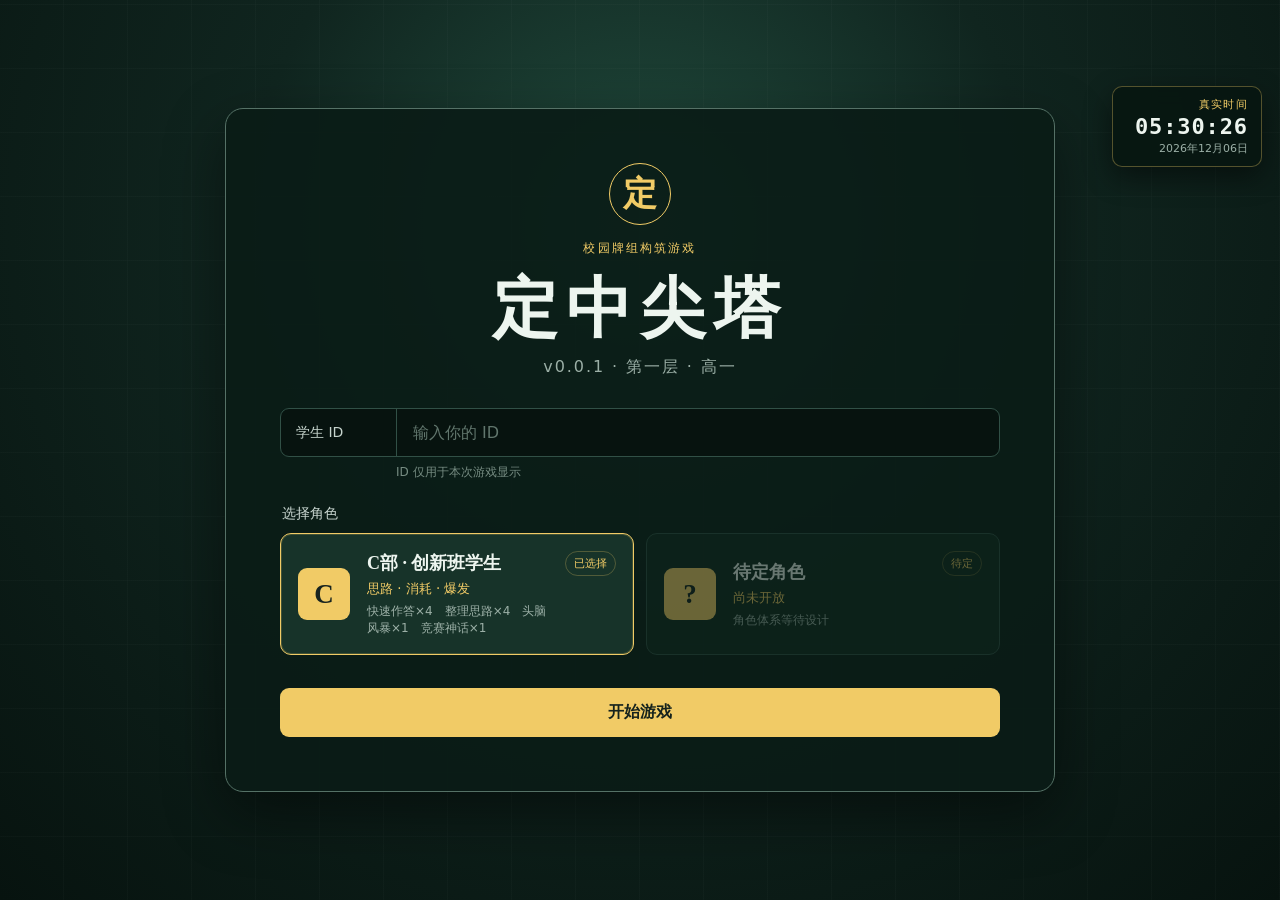
==== commit 0e505aeb: "Release v0.0.2: encounters, bosses, route and responsive UI" ====
--- a/定中尖塔-v0.0.1.html
+++ b/定中尖塔-v0.0.1.html
@@ -2,7 +2,7 @@
 <html lang="zh-CN">
 <head>
   <meta charset="utf-8">
-  <meta name="viewport" content="width=device-width, initial-scale=1">
+  <meta name="viewport" content="width=device-width, initial-scale=1, viewport-fit=cover">
   <meta name="theme-color" content="#10251f">
   <meta name="description" content="定州中学校园题材文字卡牌游戏地图原型">
   <title>定中尖塔 v0.0.1 · 单文件版</title>
@@ -47,6 +47,109 @@
 .relic-detail-button{margin-top:9px}.pile-view-button{width:100%;display:flex;align-items:end;justify-content:space-between;gap:5px;padding:0;border:0;background:transparent;color:var(--gold);cursor:pointer;text-align:left}.pile-view-button b{font:700 18px serif}.pile-view-button small{color:var(--muted);font-size:9px}.pile-view-button:hover small{color:var(--gold)}.collection-card{width:min(1040px,calc(100% - 32px));max-height:88vh;text-align:left;padding:26px}.collection-head{display:flex;align-items:center;justify-content:space-between;gap:20px;border-bottom:1px solid var(--line);padding-bottom:15px}.collection-head h2{margin:5px 0 0;text-align:left;font-size:27px}.collection-card>p{margin:14px 0 0;color:var(--muted);font-size:13px}.collection-grid{display:grid;grid-template-columns:repeat(5,minmax(130px,1fr));gap:13px;max-height:62vh;overflow:auto;padding:18px 8px}.collection-grid .battle-card{width:100%;min-width:0;min-height:205px;cursor:default;filter:none}.collection-grid .battle-card:hover{transform:none;outline:0}.collection-empty{grid-column:1/-1;text-align:center;color:var(--muted);padding:32px}.relic-detail-grid{grid-template-columns:repeat(3,1fr)}.relic-detail-item{min-height:150px;padding:20px;border:1px solid #b69248;border-radius:11px;background:linear-gradient(145deg,#3b301c,#18150e)}.relic-detail-item small{color:var(--gold)}.relic-detail-item h3{font:700 20px serif;margin:8px 0}.relic-detail-item p{color:#d9c89d;font-size:13px;line-height:1.65;margin:0}
 @media(max-width:760px){.collection-grid{grid-template-columns:1fr 1fr;gap:9px}.relic-detail-grid{grid-template-columns:1fr}.collection-card{padding:18px 13px}.collection-head h2{font-size:21px}}
 
+.boss-preview{font-size:13px;color:var(--gold);margin:8px 0 0}
+.player-debuffs{display:grid;gap:6px;margin-top:10px;grid-column:1/-1}
+.player-debuffs:empty{display:none}
+.player-debuffs span{background:#482823;border:1px solid #a7675d;border-radius:6px;padding:7px;color:#ffcdc3;font-size:12px;line-height:1.5}
+.reward-skip{display:block;margin:16px auto;min-height:44px}
+#enemyDescription{line-height:1.6;font-size:14px}
+@media(min-width:761px){
+  .battle-screen{height:100vh;height:100dvh;min-height:0;display:grid;grid-template-rows:74px minmax(0,1fr) auto;overflow:hidden}
+  .battle-screen .battle-board{min-height:0;overflow:auto;align-items:start;padding:22px 20px;grid-template-columns:minmax(160px,210px) minmax(280px,600px) minmax(150px,210px);gap:16px}
+  .battle-screen .combat-rules{display:block}
+  .battle-screen .battle-desk{position:relative;bottom:auto;z-index:12;min-height:230px;max-height:45dvh;padding:10px 20px 14px;grid-template-columns:80px minmax(0,1fr) 120px;overflow:auto;box-shadow:0 -12px 35px #0006}
+  .battle-screen .battle-hand{justify-content:flex-start;padding:18px 10px 8px;min-width:0;align-items:stretch;scroll-padding:12px}
+  .battle-screen .battle-card{flex:0 0 144px;min-height:195px}
+  .battle-screen .battle-card .card-text{font-size:13px}
+  .battle-screen .quiz-enemy{padding:18px}
+  .battle-screen .quiz-enemy h1{font-size:32px}
+  .battle-screen .game-clock{pointer-events:none}
+}
+/* Route geometry uses the same independent X/Y scaling as the node layer. */
+.route-line{stroke:#668b7d;stroke-width:2.5;stroke-dasharray:none;opacity:.7;stroke-linecap:round}
+.route-line.available{stroke:#ffda77;stroke-width:4;opacity:1}
+.route-line.visited{stroke:#91c6b0;stroke-width:3;opacity:.9}
+.route-arrow{fill:none;stroke:#90b5a5;stroke-width:2;vector-effect:non-scaling-stroke;pointer-events:none}
+.route-arrow.available{stroke:#ffda77;stroke-width:3}
+.route-arrow.visited{stroke:#91c6b0}
+.map-node small{background:#091914ed;border:1px solid #426458;border-radius:5px;padding:3px 2px;color:#cfdfd7;white-space:nowrap;pointer-events:none}
+.map-node.available small{color:#ffda77;border-color:#b69849}
+.map-node.locked{cursor:pointer}
+.map-node.current small{color:#ffda77}
+.route-inspecting .route-line,.route-inspecting .route-arrow{opacity:.13}
+.route-inspecting .map-node:not(.route-focused){opacity:.35}
+.route-inspecting .route-line.route-focused,.route-inspecting .route-arrow.route-focused{stroke:#fff0b6;opacity:1;stroke-width:4}
+.map-node.route-focused{outline:2px solid #fff0b6;outline-offset:4px}
+/* 手机竖屏：把主要操作压进拇指可达区域，并保留所有战斗信息入口。 */
+@media (orientation:portrait) and (max-width:760px){
+  html{min-width:320px;overflow-x:hidden}
+  body{min-width:320px;overflow-x:hidden;padding-bottom:env(safe-area-inset-bottom)}
+  button{min-height:44px;touch-action:manipulation}
+  .start-screen,.map-screen,.node-screen,.battle-screen,.reward-screen{min-height:100dvh}
+  .start-screen{display:block;padding:max(18px,env(safe-area-inset-top)) 12px max(18px,env(safe-area-inset-bottom));overflow:auto}
+  .start-card{width:calc(100vw - 24px);max-width:calc(100vw - 24px);margin:0 auto;padding:22px 15px;border-radius:14px}
+  .seal{width:52px;height:52px;font-size:29px;margin-bottom:8px}
+  .start-card>h1{font-size:36px;margin-top:4px}
+  .chapter{margin-bottom:19px;font-size:13px}
+  .id-field{grid-template-columns:72px 1fr;padding-left:9px}
+  .id-field input{min-width:0;padding:13px 11px;font-size:16px}
+  .field-hint{margin:6px 0 17px 84px}
+  .role-card{grid-template-columns:42px minmax(0,1fr);min-height:88px;padding:12px;gap:10px;overflow:hidden}
+  .role-card .chosen{display:none}
+  .role-copy{min-width:0;max-width:100%}.role-copy strong{font-size:16px}.role-copy em{display:block;max-width:100%;font-size:12px;line-height:1.45;white-space:normal;overflow-wrap:anywhere;word-break:break-all}
+
+  .topbar{height:58px;padding:env(safe-area-inset-top) 10px 0;grid-template-columns:1fr auto}
+  .brand{gap:7px}.brand-mark{width:34px;height:34px;font-size:20px}.brand strong{font-size:15px}.brand small{display:none}
+  .topbar>.text-button{min-height:38px;padding:7px 10px;font-size:12px}
+  .game-clock{top:4px;left:50%;right:auto;transform:translateX(-50%);width:90px;padding:5px;border:0;background:transparent;box-shadow:none;text-align:center;z-index:22}
+  .game-clock span,.game-clock small{display:none}.game-clock strong{font-size:15px;color:var(--gold)}
+
+  .map-layout{display:flex;flex-direction:column;gap:8px;padding:8px}
+  .profile-panel{position:static;width:100%;display:grid;grid-template-columns:1fr 1fr;gap:7px;padding:11px}
+  .profile-head{min-width:0}.profile-head strong{max-width:115px;white-space:nowrap;overflow:hidden;text-overflow:ellipsis}
+  .profile-panel h2,.deck-note,.run-relics{display:none}
+  .profile-panel .status-line{align-self:end;margin:0}.profile-panel>.status-bar{grid-column:2}
+  .run-stats{grid-column:1/-1;grid-template-columns:repeat(4,1fr);gap:5px;margin:2px 0}
+  .run-stats div{padding:7px 4px;text-align:center}.run-stats dt{font-size:10px}.run-stats dd{font-size:15px;margin-top:2px}
+  .profile-panel .deck-button{margin:0;padding:8px 5px;min-height:40px;font-size:12px}
+  .map-panel{width:100%}.map-heading{min-height:62px;padding:10px 12px}.map-heading h1{font-size:19px}.map-heading .text-button{min-height:38px;padding:7px 9px}
+  .map-viewport{height:calc(100dvh - 300px);min-height:380px;overscroll-behavior:contain}
+  .map-canvas{min-width:340px}.map-node{width:48px;height:48px}.map-node small{top:51px;font-size:10px}.map-node.boss{width:58px;height:58px}.map-node.boss small{top:63px}
+  .map-tip{padding:9px 12px;font-size:11px}
+
+  .node-stage,.shop-stage,.sport-stage{width:calc(100% - 20px);padding:25px 0 34px}
+  .node-intro{margin-bottom:18px}.node-intro h1,.shop-heading h1{font-size:29px}.node-intro>p:last-child{font-size:13px}
+  .choice-grid,.sport-choice-grid{grid-template-columns:1fr;gap:12px}
+  .choice-card,.sport-choice{min-height:auto;padding:23px 19px}.choice-card .choice-mark{width:54px;height:54px;font-size:27px;margin-bottom:15px}.choice-card h2{font-size:25px;margin:7px 0 12px}.choice-card p:not(.eyebrow){min-height:0;font-size:14px}.choice-card .primary-button{margin-top:18px}
+  .shop-heading{align-items:flex-start}.shop-heading>p{display:none}.shop-section{margin-top:22px}.card-goods,.compact-goods{grid-template-columns:1fr}.shop-item,.card-goods .shop-item{min-height:auto}.binge-panel{margin-top:22px;padding:18px;align-items:stretch;flex-direction:column}.binge-panel .primary-button{width:100%;min-width:0}
+  .event-stage{min-height:calc(100dvh - 58px);padding:12px}.event-card{padding:28px 18px}.event-card h1{font-size:28px}.event-card>p:not(.eyebrow){font-size:14px}
+
+  .battle-board{display:block;min-height:auto;padding:8px 8px 0}
+  .combatant-panel{display:grid;grid-template-columns:auto 1fr;gap:6px;margin-bottom:7px;padding:9px 11px}
+  .combatant-panel .eyebrow,.combatant-panel h2{display:none}.combatant-panel .status-line{align-self:end;margin:0}.combatant-panel .status-bar{grid-column:2}.combat-values{grid-column:1/-1;margin-top:0;gap:5px}.combat-values span{padding:6px;font-size:11px}.combat-values b{display:inline;margin:0 0 0 5px;font-size:15px}.power-list{grid-column:1/-1;min-height:0;margin:0}
+  .intent-card{min-width:0;width:100%;margin-bottom:7px;padding:7px 10px}.intent-card strong{font-size:15px}.intent-card p{font-size:12px}
+  .quiz-enemy{padding:13px 15px}.quiz-enemy h1{font-size:27px;margin:5px 0}.quiz-enemy>p:not(.eyebrow){font-size:12px;margin:5px}.enemy-statuses{margin:7px 0;min-height:26px}.enemy-hp-row{gap:6px}
+  .battle-log{height:auto;min-height:18px;margin:7px 0;font-size:11px}
+  .combat-rules{display:block!important;margin-top:7px;padding:7px;background:#091914ed}
+  .combat-rules>.eyebrow,.combat-rules>h2,.combat-rules>p{display:none}.combat-rules dl{grid-template-columns:repeat(3,1fr);gap:5px;margin:0}.combat-rules dl div{padding:6px}.combat-rules dt{font-size:10px}.combat-rules dd{margin-top:2px}.pile-view-button{min-height:30px}.pile-view-button b{font-size:16px}.pile-view-button small{font-size:10px}
+  .battle-desk{position:sticky;bottom:0;z-index:12;grid-template-columns:58px 1fr 86px;grid-template-rows:auto auto;gap:6px;min-height:0;padding:7px 8px max(8px,env(safe-area-inset-bottom));align-items:center;box-shadow:0 -10px 30px #0009}
+  .energy-orb{grid-column:1;grid-row:1;align-self:center}.energy-orb strong{width:48px;height:48px;font-size:22px}.energy-orb small{display:none}
+  .end-turn{grid-column:3;grid-row:1;width:86px;justify-self:end;padding:9px 6px}.end-turn strong{font-size:13px}.end-turn span{display:none}
+  .battle-hand{grid-column:1/-1;grid-row:2;justify-content:flex-start;gap:7px;padding:8px 3px 4px;scroll-snap-type:x proximity;overscroll-behavior-x:contain}
+  .battle-hand .battle-card{scroll-snap-align:center;width:112px;min-width:112px;min-height:158px;padding:12px 9px 8px}.battle-card .card-meta{margin-bottom:11px}.battle-card h3{font-size:15px;margin-bottom:8px}.battle-card .card-text{font-size:11px;line-height:1.4}
+
+  .reward-screen{display:block;padding:12px}.reward-panel{padding:22px 13px}.reward-panel h1{font-size:28px}.reward-cards{grid-template-columns:1fr;gap:12px;margin:18px 0;max-height:none;overflow:visible}.reward-option{grid-template-columns:1fr auto;gap:8px}.reward-option .battle-card{min-height:170px}.reward-option button:last-child{width:92px;padding:9px}
+  .modal{align-items:end;padding-top:env(safe-area-inset-top)}.modal-card,.selection-card,.deck-view-card,.collection-card{width:100%;max-height:90dvh;margin:0;padding:19px 13px max(18px,env(safe-area-inset-bottom));border-left:0;border-right:0;border-bottom:0;border-radius:16px 16px 0 0;overflow:auto}
+  .deck-view-head,.collection-head{position:sticky;top:-19px;z-index:2;background:#112820;padding:12px 0}.deck-view-tools{padding:11px 0}.deck-view-grid,.collection-grid{grid-template-columns:1fr 1fr;gap:8px;max-height:none;padding:8px 2px}.deck-view-grid .battle-card,.collection-grid .battle-card{min-height:174px}.relic-detail-grid{grid-template-columns:1fr}.selection-cards{padding:10px 2px}.selection-cards .battle-card{min-width:116px}.selection-actions{position:sticky;bottom:0;background:#112820;padding-top:8px}
+}
+
+@media (orientation:portrait) and (max-width:380px){
+  .run-stats{grid-template-columns:repeat(3,1fr)}
+  .map-viewport{height:calc(100dvh - 335px);min-height:345px}
+  .deck-view-grid,.collection-grid{grid-template-columns:1fr 1fr}
+  .deck-view-grid .battle-card,.collection-grid .battle-card{min-height:164px;padding:11px 8px}
+}
+
   </style>
 </head>
 <body>
@@ -113,7 +216,8 @@
         <button id="inspectRelics" class="deck-button relic-detail-button" type="button">查看圣遗物详情</button>
       </aside>
       <section class="map-panel panel" aria-labelledby="mapTitle">
-        <div class="map-heading"><div><p class="eyebrow">高一学年</p><h1 id="mapTitle">选择前进路线</h1></div><button id="rerollMap" class="text-button" type="button">重新生成</button></div>
+        <div class="map-heading"><div><p class="eyebrow">高一学年</p><h1 id="mapTitle">选择前进路线</h1><p id="bossPreview" class="boss-preview"></p></div></div>
+        <p class="map-tip">由下向上前进 · 金色线可走 · 浅绿色线已走<br>触摸未解锁节点或悬停查看相连路线；点击亮起节点进入。</p>
         <div id="mapViewport" class="map-viewport">
           <div id="mapCanvas" class="map-canvas" aria-label="随机生成的一层路线地图">
             <svg id="routeLines" class="route-lines" aria-hidden="true"></svg>
@@ -133,7 +237,7 @@
           <li><span class="node-sample sport">体</span><div><strong>操场</strong><small>体育节点</small></div></li>
           <li><span class="node-sample boss">期</span><div><strong>期末</strong><small>本层 Boss</small></div></li>
         </ul>
-        <div class="placeholder-note"><strong>当前版本</strong><p>上课、月考、宿舍、食堂、超市与操场节点可交互。期末内容等待设计。</p></div>
+        <div class="placeholder-note"><strong>当前版本</strong><p>上课与月考各有3种敌人。期末随机生成主课＋文科、主课＋理科或主课＋体育的1种 Boss。</p></div>
       </aside>
     </div>
   </main>
@@ -213,7 +317,7 @@
 
   <main id="battleScreen" class="battle-screen" hidden>
     <header class="topbar">
-      <div class="brand"><span class="brand-mark">定</span><div><strong>定中尖塔</strong><small>上课 · 战斗节点</small></div></div>
+      <div class="brand"><span class="brand-mark">定</span><div><strong>定中尖塔</strong><small id="battleNodeLabel">上课 · 战斗节点</small></div></div>
       <div class="route-title"><small id="battleEncounterTitle">随堂小测</small><strong id="battleTurn">第1回合</strong></div>
       <div class="battle-header-id">ID　<strong id="battlePlayerId"></strong></div>
     </header>
@@ -226,6 +330,7 @@
         <div class="status-bar"><i id="battleHpBar"></i></div>
         <div class="combat-values"><span>防御 <b id="battleBlock">0</b></span><span>思路增幅 <b id="nextAttackState">无</b></span><span>力量 <b id="battleStrength">0</b></span><span>敏捷 <b id="battleDexterity">0</b></span></div>
         <div id="powerList" class="power-list"><small>暂无天赋</small></div>
+        <div id="playerDebuffs" class="player-debuffs" aria-live="polite"></div>
       </aside>
 
       <section class="enemy-zone">
@@ -237,7 +342,7 @@
         <article id="quizEnemy" class="quiz-enemy">
           <p class="eyebrow">课堂挑战</p>
           <h1 id="quizTitle">随堂小测</h1>
-          <p>“请独立作答，答题过程计入成绩。”</p>
+          <p id="enemyDescription">请观察题型与敌人意图。</p>
           <div class="enemy-statuses"><span id="enemyThought" hidden>思路 <b>0</b></span><span id="enemyBlock" hidden>防御 <b>0</b></span></div>
           <div class="enemy-hp-row"><span>测验进度</span><div class="status-bar enemy"><i id="quizHpBar"></i></div><b id="quizHpText">52 / 52</b></div>
         </article>
@@ -248,7 +353,7 @@
       <aside class="combat-rules panel">
         <p class="eyebrow">战斗信息</p>
         <h2>意图始终可见</h2>
-        <p>随堂小测以攻击为主。根据下一步意图安排攻击与防御。</p>
+        <p>意图显示本回合攻击压力（已计入紧张，防御可抵挡）。减益在敌方行动后减少1回合，新施加的减益从下一玩家回合生效。</p>
         <dl>
           <div><dt>抽牌堆</dt><dd><button class="pile-view-button" data-pile="draw" type="button"><b id="battleDraw">10</b><small>查看</small></button></dd></div>
           <div><dt>弃牌堆</dt><dd><button class="pile-view-button" data-pile="discard" type="button"><b id="battleDiscard">0</b><small>查看</small></button></dd></div>
@@ -269,24 +374,26 @@
       <h1 id="rewardTitle">选择1张卡牌</h1>
       <p class="reward-copy">将选择的卡牌永久加入本次牌组。</p>
       <div id="rewardCards" class="reward-cards"></div>
+      <button id="skipCardReward" class="text-button reward-skip" type="button">跳过本次卡牌奖励</button>
       <div class="meal-reward"><span>本次获得饭卡价值</span><strong id="mealReward">0</strong></div>
     </section>
   </main>
 
   <main id="relicRewardScreen" class="reward-screen" hidden>
     <section class="reward-panel relic-reward-panel panel">
-      <p class="eyebrow">月考额外奖励</p>
+      <p class="eyebrow">考试额外奖励</p>
       <h1>获得1件圣遗物</h1>
       <div id="relicRewardCard" class="relic-reward-card"></div>
       <button id="claimRelic" class="primary-button" type="button">收下圣遗物</button>
+      <button id="skipRelicReward" class="text-button reward-skip" type="button">不拿圣遗物</button>
     </section>
   </main>
 
   <div id="finishModal" class="modal" hidden>
     <section class="modal-card" role="dialog" aria-modal="true" aria-labelledby="finishTitle">
       <p class="eyebrow">第一层路线完成</p><h2 id="finishTitle">抵达期末节点</h2>
-      <p>Boss 内容尚未设计，本次地图演示到此结束。</p>
-      <button id="restartMap" class="primary-button" type="button">生成新路线</button>
+      <p id="finishSummary">你完成了本层期末考试。</p>
+      <button id="restartMap" class="primary-button" type="button">返回主界面</button>
     </section>
   </div>
 
@@ -347,7 +454,7 @@
   <div id="defeatModal" class="modal" hidden>
     <section class="modal-card" role="dialog" aria-modal="true" aria-labelledby="defeatTitle">
       <p class="eyebrow">专注耗尽</p><h2 id="defeatTitle">需要重新作答</h2>
-      <p>调整打防顺序，再挑战随堂小测。</p>
+      <p>调整打防顺序，重新挑战当前敌人。</p>
       <button id="retryBattle" class="primary-button" type="button">重新挑战</button>
     </section>
   </div>
@@ -453,6 +560,19 @@
   {name:"压轴综合",damage:20,hits:1,text:"造成20点压力"}
 ];
 const ROWS=12,ROW_GAP=126,CANVAS_PAD=82;
+const DEBUFFS={weak:{name:"分心",text:"攻击伤害降低25%"},frail:{name:"疲惫",text:"卡牌获得的防御降低25%"},vulnerable:{name:"紧张",text:"受到的攻击伤害增加50%"}};
+const ENCOUNTERS={
+  quiz:{kind:"battle",name:"随堂小测",hp:52,note:"基础题与连续小问交替，检查回合会让你分心。",moves:[{name:"基础题",damage:6,hits:1},{name:"连续小问",damage:4,hits:2},{name:"重点检查",block:6,debuff:"weak",stacks:1},{name:"压轴小题",damage:12,hits:1}]},
+  board:{kind:"battle",name:"板书追击",hp:48,note:"先擦板设防，再用连写题施加疲惫，最后集中提问。",moves:[{name:"擦板备课",block:9},{name:"连写不停",damage:3,hits:3,debuff:"frail",stacks:1},{name:"突然提问",damage:11,hits:1}]},
+  dictation:{kind:"battle",name:"突击默写",hp:46,note:"抽查让你紧张，下回合的连续默写会利用紧张增伤。",moves:[{name:"随机点名",damage:4,hits:1,debuff:"vulnerable",stacks:1},{name:"连续默写",damage:4,hits:2},{name:"核对答案",block:8,debuff:"weak",stacks:1}]},
+  exam_chain:{kind:"exam",name:"月考·连问主考",hp:88,note:"多段攻击。预备卷先设防，追问叠加紧张，压轴集中爆发。",moves:[{name:"预备卷",damage:7,hits:1,block:8},{name:"步步追问",damage:4,hits:3,debuff:"vulnerable",stacks:1},{name:"压轴连问",damage:6,hits:3},{name:"回收答卷",block:12,debuff:"weak",stacks:1}]},
+  exam_wall:{kind:"exam",name:"月考·铁壁审题官",hp:100,note:"高防御。封卷阶段适合积累思路，留意疲惫后的重击。",moves:[{name:"严密审题",block:16,debuff:"frail",stacks:2},{name:"扣分红笔",damage:13,hits:1,block:5},{name:"封卷复查",block:12},{name:"一锤定分",damage:20,hits:1}]},
+  exam_clock:{kind:"exam",name:"月考·倒计时监考",hp:82,note:"施加分心和紧张。倒计时之后必定收卷，抓住整理考场的空档。",moves:[{name:"巡场提醒",damage:8,hits:1,debuff:"weak",stacks:1},{name:"最后倒计时",block:8,debuff:"vulnerable",stacks:1},{name:"强制收卷",damage:16,hits:1},{name:"整理考场",block:10,debuff:"frail",stacks:1}]},
+  boss_wen:{kind:"boss",name:"期末·文海长卷",hp:140,growth:1,note:"主课＋文科：阅读设防、论述施加分心、材料题制造紧张，作文收束爆发。每轮循环每段攻击增加1。",moves:[{name:"主课·基础统考",damage:10,hits:1},{name:"文科·阅读壁垒",block:16,debuff:"weak",stacks:2},{name:"主课·材料连问",damage:5,hits:2,debuff:"vulnerable",stacks:1},{name:"文科·长篇论述",damage:18,hits:1},{name:"阅卷间隙",block:8}]},
+  boss_li:{kind:"boss",name:"期末·压轴演算核心",hp:155,growth:1,note:"主课＋理科：模型构建获得高防御，推导叠加疲惫，蓄力后释放压轴证明。每轮循环每段攻击增加1。",moves:[{name:"主课·基础运算",damage:6,hits:2},{name:"理科·模型构建",block:20},{name:"主课·连锁推导",damage:10,hits:1,debuff:"frail",stacks:2},{name:"理科·证明蓄力",block:10},{name:"理科·压轴证明",damage:26,hits:1}]},
+  boss_sport:{kind:"boss",name:"期末·全能体测官",hp:130,growth:1,note:"主课＋体育：体能连击配合疲惫，口试制造紧张后发动冲刺，调整呼吸是反击窗口。每轮循环每段攻击增加1。",moves:[{name:"主课·口试点名",damage:8,hits:1,debuff:"vulnerable",stacks:1},{name:"体育·折返冲刺",damage:4,hits:4},{name:"体育·耐力加练",damage:7,hits:1,debuff:"frail",stacks:2},{name:"调整呼吸",block:14},{name:"主课·终点抢答",damage:18,hits:1}]}
+};
+function rollEncounter(kind){const ids=Object.keys(ENCOUNTERS).filter(id=>ENCOUNTERS[id].kind===kind);return ids[Math.floor(Math.random()*ids.length)]}
 let uid=0;
 let deckUid=0;
 let run={nodes:[],edges:[],current:null,visited:new Set(),id:"",deck:[],hp:80,maxHp:80,meal:400,strength:0,dexterity:0,relics:[],battleCount:0,pendingNode:null,dormVisits:0,bingeCount:0,shop:null};
@@ -467,9 +587,8 @@
   ["startScreen","mapScreen","battleScreen","rewardScreen","relicRewardScreen","dormScreen","canteenScreen","eventScreen","sportScreen"].forEach(screen=>{$(screen).hidden=screen!==id});
 }
 function randomType(row){
-  if(row===0)return "battle";
-  const n=Math.random();
-  if(n<.34)return "battle";if(n<.44)return "exam";if(n<.58)return "dorm";if(n<.72)return "canteen";if(n<.86)return "event";return "sport";
+  const pool=row<3?["battle","battle","battle","event"]:["battle","battle","battle","exam","exam","dorm","canteen","event","sport"];
+  return pool[Math.floor(Math.random()*pool.length)];
 }
 function createMap(){
   const nodes=[],edges=[],byRow=[];
@@ -478,24 +597,32 @@
     for(let i=0;i<count;i++){
       const base=(i+1)/(count+1)*100;
       const node={id:row+"-"+i,row,x:Math.max(12,Math.min(88,base+(Math.random()*8-4))),y:CANVAS_PAD+(ROWS-row)*ROW_GAP,type:randomType(row)};
+      if(node.type==="battle"||node.type==="exam")node.encounterId=rollEncounter(node.type);
       nodes.push(node);rowNodes.push(node);
     }
     byRow.push(rowNodes);
   }
-  const boss={id:"boss",row:ROWS,x:50,y:CANVAS_PAD,type:"boss"};nodes.push(boss);byRow.push([boss]);
+  const boss={id:"boss",row:ROWS,x:50,y:CANVAS_PAD,type:"boss",encounterId:rollEncounter("boss")};nodes.push(boss);byRow.push([boss]);
   for(let row=0;row<ROWS;row++){
     const from=byRow[row],to=byRow[row+1];
-    from.forEach(node=>{
-      const ordered=[...to].sort((a,b)=>Math.abs(a.x-node.x)-Math.abs(b.x-node.x));
-      addEdge(edges,node,ordered[0]);if(to.length>1&&Math.random()<.48)addEdge(edges,node,ordered[1]);
-    });
-    to.forEach(target=>{
-      if(!edges.some(edge=>edge.to===target.id)){
-        const nearest=[...from].sort((a,b)=>Math.abs(a.x-target.x)-Math.abs(b.x-target.x))[0];addEdge(edges,nearest,target);
+    // Ordered connections ensure every node is reachable without crossing edges.
+    let i=0,j=0;
+    addEdge(edges,from[i],to[j]);
+    while(i<from.length-1||j<to.length-1){
+      if(i===from.length-1)j++;
+      else if(j===to.length-1)i++;
+      else {
+        const nextFrom=(i+1)/(from.length-1),nextTo=(j+1)/(to.length-1);
+        if(Math.abs(nextFrom-nextTo)<.01&&Math.random()<.55){i++;j++}
+        else if(nextFrom<nextTo)i++;
+        else if(nextTo<nextFrom)j++;
+        else if(Math.random()<.5)i++;else j++;
       }
-    });
+      addEdge(edges,from[i],to[j]);
+    }
   }
   run.nodes=nodes;run.edges=edges;run.current=null;run.visited=new Set();
+  $("bossPreview").textContent="本层期末："+ENCOUNTERS[boss.encounterId].name;
   renderMap();updateRunHud();
   $("floorText").textContent="入口";$("routeStatus").textContent="从教学楼入口出发";
   $("mapTip").textContent="选择底部任一亮起的节点开始。进入上课节点将触发随堂小测。";
@@ -512,20 +639,39 @@
 function renderMap(){
   const height=CANVAS_PAD*2+ROWS*ROW_GAP,lookup=Object.fromEntries(run.nodes.map(node=>[node.id,node]));
   $("mapCanvas").style.height=height+"px";
-  const svg=$("routeLines");svg.setAttribute("viewBox","0 0 1000 "+height);svg.innerHTML="";
+  const svg=$("routeLines");svg.setAttribute("viewBox","0 0 1000 "+height);svg.setAttribute("preserveAspectRatio","none");svg.innerHTML="";
   run.edges.forEach(edge=>{
     const a=lookup[edge.from],b=lookup[edge.to],line=document.createElementNS("http://www.w3.org/2000/svg","line");
     line.setAttribute("x1",a.x*10);line.setAttribute("y1",a.y);line.setAttribute("x2",b.x*10);line.setAttribute("y2",b.y);
-    line.setAttribute("class","route-line "+(run.visited.has(edge.from)&&run.visited.has(edge.to)?"visited":""));svg.appendChild(line);
+    const state=run.visited.has(edge.from)&&run.visited.has(edge.to)?"visited":edge.from===run.current?"available":"";
+    line.setAttribute("class","route-line "+state);line.dataset.from=edge.from;line.dataset.to=edge.to;
+    svg.appendChild(line);
+    const arrow=document.createElementNS("http://www.w3.org/2000/svg","path");
+    const x=(a.x+b.x)*5,y=(a.y+b.y)/2;
+    arrow.setAttribute("d",`M ${x-7} ${y+5} L ${x} ${y-5} L ${x+7} ${y+5}`);
+    arrow.setAttribute("class","route-arrow "+state);arrow.dataset.from=edge.from;arrow.dataset.to=edge.to;svg.appendChild(arrow);
   });
   const holder=$("mapNodes");holder.innerHTML="";
   run.nodes.forEach(node=>{
     const type=NODE_TYPES[node.type],state=nodeState(node),button=document.createElement("button");
     button.type="button";button.className="map-node "+node.type+" "+state;button.style.left=node.x+"%";button.style.top=node.y+"px";
-    button.disabled=state!=="available";button.setAttribute("aria-label",type.name+"，"+type.detail+(state==="available"?"，可以进入":""));
-    button.innerHTML='<span class="glyph">'+type.glyph+"</span><small>"+type.name+"</small>";
-    button.addEventListener("click",()=>chooseNode(node));holder.appendChild(button);
+    const label=node.type==="boss"?"期末":(node.row+1)+"-"+(Number(node.id.split("-")[1])+1)+" "+type.name;
+    button.title=node.encounterId?ENCOUNTERS[node.encounterId].name+"："+ENCOUNTERS[node.encounterId].note:type.detail;
+    button.dataset.node=node.id;button.setAttribute("aria-label",label+"，"+button.title+(state==="available"?"，可以进入":"，查看连接"));
+    button.innerHTML='<span class="glyph">'+type.glyph+"</span><small>"+label+"</small>";
+    button.addEventListener("pointerenter",()=>highlightRoute(node.id));
+    button.addEventListener("pointerleave",()=>highlightRoute(null));
+    button.addEventListener("focus",()=>highlightRoute(node.id));
+    button.addEventListener("blur",()=>highlightRoute(null));
+    button.addEventListener("click",()=>{if(nodeState(node)==="available")chooseNode(node);else highlightRoute(node.id)});holder.appendChild(button);
   });
+}
+function highlightRoute(id){
+  const connected=new Set([id]);
+  run.edges.forEach(edge=>{if(edge.from===id||edge.to===id){connected.add(edge.from);connected.add(edge.to)}});
+  $("mapCanvas").classList.toggle("route-inspecting",!!id);
+  $("routeLines").querySelectorAll("[data-from]").forEach(line=>line.classList.toggle("route-focused",line.dataset.from===id||line.dataset.to===id));
+  $("mapNodes").querySelectorAll("[data-node]").forEach(node=>node.classList.toggle("route-focused",connected.has(node.dataset.node)));
 }
 function chooseNode(node){
   if(nodeState(node)!=="available")return;
@@ -536,12 +682,12 @@
   renderMap();updateRunHud();
   if(node.type==="battle"){setTimeout(()=>startBattle("battle"),180);return}
   if(node.type==="exam"){setTimeout(()=>startBattle("exam"),180);return}
+  if(node.type==="boss"){setTimeout(()=>startBattle("boss"),180);return}
   if(node.type==="dorm"){setTimeout(openDorm,180);return}
   if(node.type==="canteen"){setTimeout(openCanteen,180);return}
   if(node.type==="event"){setTimeout(openEvent,180);return}
   if(node.type==="sport"){setTimeout(openSport,180);return}
   $("mapTip").textContent="已进入"+NODE_TYPES[node.type].name+"。节点内容暂未开放，请沿亮起的连线继续。";
-  if(node.type==="boss")setTimeout(()=>{$("finishModal").hidden=false},260);
 }
 function updateRunHud(){
   $("visitedText").textContent=run.visited.size;$("mealText").textContent=run.meal;$("deckCount").textContent=run.deck.length;
@@ -696,15 +842,17 @@
 }
 
 function startBattle(kind){
-  const elite=kind==="exam";
+  const encounterId=run.pendingNode?.encounterId||rollEncounter(kind),enemy=ENCOUNTERS[encounterId];
+  pendingReward=null;pendingRelic=null;
   battle={
-    kind:elite?"exam":"battle",turn:1,energy:3,nextEnergy:0,nextDraw:0,block:0,playerHp:run.hp,enemyHp:elite?90:52,maxEnemyHp:elite?90:52,enemyBlock:0,enemyThought:0,intents:elite?EXAM_INTENTS:ENEMY_INTENTS,
+    kind:enemy.kind,encounterId,enemy,weak:0,frail:0,vulnerable:0,turn:1,energy:3,nextEnergy:0,nextDraw:0,block:0,playerHp:run.hp,enemyHp:enemy.hp,maxEnemyHp:enemy.hp,enemyBlock:0,enemyThought:0,intents:enemy.moves,
     draw:shuffle(run.deck.map(makeCard)),discard:[],exhaust:[],hand:[],powers:{},doubleNext:false,nextAttackBonus:0,
     exhaustedCount:0,locked:false,over:false,exhaustTriggered:false,delayTriggered:false,prototypeTriggered:false,thoughtAttackTriggers:0,
     nextCardDiscount:0,cardsPlayedTurn:0,penTriggered:false,waterTriggered:false,ringTriggered:false,keepBlockOnce:false,skillPowerTriggered:false,starTriggered:false,typesPlayed:new Set(),playingDamageBonus:0
   };
-  $("quizTitle").textContent=elite?"月考试卷":"随堂小测";$("battleEncounterTitle").textContent=elite?"月考":"随堂小测";
-  showOnly("battleScreen");startPlayerTurn(true);battleLog(elite?"月考试卷已经发下，题量和压力明显提升。":"试卷已经发下，先观察题型。");
+  $("quizTitle").textContent=enemy.name;$("battleEncounterTitle").textContent=NODE_TYPES[enemy.kind].name;
+  $("enemyDescription").textContent=enemy.note;$("battleNodeLabel").textContent=NODE_TYPES[enemy.kind].name+" · 战斗节点";
+  showOnly("battleScreen");startPlayerTurn(true);battleLog("遭遇“"+enemy.name+"”，请查看本回合意图。");
   if(hasRelic("gaokao_guide"))setTimeout(openGuideChoice,180);
 }
 function startPlayerTurn(first){
@@ -866,7 +1014,7 @@
   inst.tempCost=0;inst.forcedExhaust=true;battle.hand.push(inst);
 }
 function gainBlock(amount){battle.block+=amount}
-function gainCardBlock(amount){gainBlock(amount+run.dexterity)}
+function gainCardBlock(amount){gainBlock(Math.max(0,Math.floor((amount+run.dexterity)*(battle.frail>0?.75:1))))}
 function loseHp(amount,fromCard){
   battle.playerHp=Math.max(0,battle.playerHp-amount);
   if(fromCard&&battle.powers.contest_body)battle.nextAttackBonus+=battle.powers.contest_body;
@@ -875,7 +1023,7 @@
 function checkRing(){if(hasRelic("ring")&&!battle.ringTriggered&&battle.playerHp<=run.maxHp*.5){battle.ringTriggered=true;battle.keepBlockOnce=true;gainBlock(12);battleLog("戒指触发，获得12点防御。")}}
 function dealAttack(base,hits){
   hits=hits||1;
-  const thought=battle.enemyThought>0,multiplier=(thought?1.5:1)*(battle.doubleNext?2:1),bonus=battle.nextAttackBonus;
+  const thought=battle.enemyThought>0,multiplier=(thought?1.5:1)*(battle.doubleNext?2:1)*(battle.weak>0?.75:1),bonus=battle.nextAttackBonus;
   let total=0;
   for(let i=0;i<hits;i++){
     let damage=Math.floor((base+run.strength+battle.playingDamageBonus+(i===0?bonus:0))*multiplier);
@@ -904,7 +1052,17 @@
   let damage=amount,absorbed=Math.min(battle.enemyBlock,damage);battle.enemyBlock-=absorbed;damage-=absorbed;
   battle.enemyHp=Math.max(0,battle.enemyHp-damage);animateEnemy("-"+damage);
 }
-function currentIntent(offset){return battle.intents[(battle.turn-1+(offset||0))%battle.intents.length]}
+function currentIntent(offset=0){
+  const turn=battle.turn-1+offset,intent={...battle.intents[turn%battle.intents.length]};
+  let vulnerable=battle.vulnerable;
+  for(let step=0;step<offset;step++){const previous=battle.intents[(battle.turn-1+step)%battle.intents.length];vulnerable=Math.max(0,vulnerable-1)+(previous.debuff==="vulnerable"?previous.stacks:0)}
+  if(intent.damage)intent.damage=Math.floor((intent.damage+Math.floor(turn/battle.intents.length)*(battle.enemy.growth||0))*(vulnerable>0?1.5:1));
+  const parts=[];
+  if(intent.damage)parts.push("造成"+intent.damage+"点压力"+(intent.hits>1?"×"+intent.hits:""));
+  if(intent.block)parts.push("获得"+intent.block+"点防御");
+  if(intent.debuff)parts.push("施加"+intent.stacks+"回合"+DEBUFFS[intent.debuff].name);
+  intent.text=parts.join("；");return intent;
+}
 function endPlayerTurn(){
   if(battle.locked||battle.over)return;battle.locked=true;
   const delayed=battle.hand.filter(inst=>CARDS[inst.id].delay);
@@ -922,6 +1080,8 @@
   }
   checkRing();
   if(intent.block)battle.enemyBlock+=intent.block;
+  Object.keys(DEBUFFS).forEach(key=>{battle[key]=Math.max(0,battle[key]-1)});
+  if(intent.debuff)battle[intent.debuff]+=intent.stacks;
   animateBattle(total?"压力 -"+total:"完全防住");
   battleLog("“"+intent.name+"”造成"+total+"点实际压力。");
   if(battle.enemyThought>0){battle.enemyThought--;if(battle.powers.thought_loop)dealEffectDamage(battle.powers.thought_loop)}
@@ -943,6 +1103,8 @@
   const intent=currentIntent(),nextIntent=currentIntent(1);$("intentName").textContent=intent.name;$("intentText").textContent=intent.text+(hasRelic("iphone")?"；下回合："+nextIntent.name+"（"+nextIntent.text+"）":"");
   $("battleEndTurn").disabled=battle.locked||battle.over;
   renderPowers();renderHand();
+  const statuses=$("playerDebuffs");statuses.innerHTML="";
+  Object.entries(DEBUFFS).forEach(([key,def])=>{if(battle[key]>0){const tag=document.createElement("span");tag.textContent=def.name+" "+battle[key]+"回合 · "+def.text;statuses.appendChild(tag)}});
 }
 function renderPowers(){
   const names={defense:"公开答辩",inertia:"思维惯性",waste_value:"废案价值",contest_body:"竞赛体质",deadline:"截止效应",recycle_power:"化废为宝",thought_loop:"思路闭环",prototype:"原型迭代",duty_schedule:"值日安排",grade_star:"年级之星"};
@@ -968,7 +1130,7 @@
 function animateBattle(text){const el=$("battleFloat");el.textContent=text;el.classList.remove("show");void el.offsetWidth;el.classList.add("show")}
 function winBattle(){
   if(battle.over)return;battle.over=true;battle.locked=true;run.hp=battle.playerHp;renderBattle();
-  battleLog("随堂小测完成，正在结算奖励。");setTimeout(showRewards,600);
+  battleLog(battle.enemy.name+"已完成，正在结算奖励。");setTimeout(showRewards,600);
 }
 function loseBattle(){
   battle.over=true;battle.locked=true;run.hp=0;renderBattle();$("defeatModal").hidden=false;
@@ -983,9 +1145,9 @@
   return ids;
 }
 function showRewards(){
-  if(!pendingReward){const meal=10+Math.floor(Math.random()*21)+(hasRelic("certificate")?10:0);run.meal+=meal;pendingReward={cards:[],meal,picksRemaining:battle.kind==="exam"?2:1,round:1,elite:battle.kind==="exam"}}
+  if(!pendingReward){const meal=10+Math.floor(Math.random()*21)+(hasRelic("certificate")?10:0);run.meal+=meal;pendingReward={cards:[],meal,picksRemaining:battle.kind==="battle"?1:2,round:1,elite:battle.kind!=="battle"}}
   pendingReward.cards=generateRewardCards();$("mealReward").textContent=pendingReward.meal;
-  $("rewardEyebrow").textContent=pendingReward.elite?"月考节点完成":"上课节点完成";$("rewardTitle").textContent=pendingReward.elite?"第"+pendingReward.round+"次卡牌奖励":"选择1张卡牌";
+  $("rewardEyebrow").textContent=battle.enemy.name+" · 胜利";$("rewardTitle").textContent=pendingReward.elite?"第"+pendingReward.round+"次卡牌奖励":"选择1张卡牌";
   const holder=$("rewardCards");holder.innerHTML="";
   pendingReward.cards.forEach(id=>{
     const option=document.createElement("div");option.className="reward-option";
@@ -996,10 +1158,12 @@
   showOnly("rewardScreen");
 }
 function selectReward(id){
-  run.deck.push(makeDeckEntry(id));pendingReward.picksRemaining--;
+  if(!pendingReward||$("rewardScreen").hidden)return;
+  if(id&&!pendingReward.cards.includes(id))return;
+  if(id)run.deck.push(makeDeckEntry(id));pendingReward.picksRemaining--;
   if(pendingReward.picksRemaining>0){pendingReward.round++;showRewards();return}
   if(pendingReward.elite){showRelicReward();return}
-  const cardName=CARDS[id].name;pendingReward=null;completeBattleRewards("已将“"+cardName+"”加入牌组，并获得饭卡价值。");
+  const message=id?"已将“"+CARDS[id].name+"”加入牌组。":"已跳过卡牌奖励，保留饭卡价值。";pendingReward=null;completeBattleRewards(message);
 }
 function rollRelicRarity(){return rollRarity()}
 function showRelicReward(){
@@ -1010,22 +1174,24 @@
   showOnly("relicRewardScreen");
 }
 function grantRelic(id){if(id&&!hasRelic(id))run.relics.push(id);updateRunHud()}
-function claimRelicReward(){
-  const name=pendingRelic?RELICS[pendingRelic].name:"无";grantRelic(pendingRelic);pendingRelic=null;pendingReward=null;completeBattleRewards(name==="无"?"已完成月考奖励结算。":"获得圣遗物“"+name+"”。");
+function claimRelicReward(skip=false){
+  if($("relicRewardScreen").hidden||!pendingReward)return;
+  const name=pendingRelic?RELICS[pendingRelic].name:"无";if(!skip)grantRelic(pendingRelic);pendingRelic=null;pendingReward=null;completeBattleRewards(skip?"已跳过圣遗物奖励。":name==="无"?"奖励结算完成。":"获得圣遗物“"+name+"”。");
 }
 function completeBattleRewards(message){
   run.battleCount++;let extra="";
   if(hasRelic("transcript")&&run.battleCount%3===0){const pool=run.deck.filter(card=>!card.upgraded);if(pool.length){const card=pool[Math.floor(Math.random()*pool.length)];card.upgraded=true;extra=" 成绩单将“"+CARDS[card.id].name+"”升级了。"}}
   finishNode(message+extra);
+  if(battle.kind==="boss"){$("finishTitle").textContent="高一学年通关";$("finishSummary").textContent="你击败了“"+battle.enemy.name+"”，完成了本层期末考试。";$("finishModal").hidden=false}
 }
 
 $("startForm").addEventListener("submit",event=>{event.preventDefault();const id=$("playerId").value.trim();if(!id){$("formError").textContent="请输入学生 ID 后开始游戏";$("playerId").focus();return}$("formError").textContent="";enterGame(id)});
 $("playerId").addEventListener("input",()=>{$("formError").textContent=""});
-$("newRun").addEventListener("click",backToStart);$("rerollMap").addEventListener("click",createMap);
-$("restartMap").addEventListener("click",()=>{$("finishModal").hidden=true;createMap()});
+$("newRun").addEventListener("click",backToStart);
+$("restartMap").addEventListener("click",backToStart);
 $("battleEndTurn").addEventListener("click",endPlayerTurn);
 $("cancelSelection").addEventListener("click",cancelSelection);$("confirmSelection").addEventListener("click",confirmSelection);
-$("retryBattle").addEventListener("click",()=>{$("defeatModal").hidden=true;run.hp=run.maxHp;startBattle(run.pendingNode?.type==="exam"?"exam":"battle")});
+$("retryBattle").addEventListener("click",()=>{$("defeatModal").hidden=true;run.hp=run.maxHp;startBattle(run.pendingNode?.type||"battle")});
 $("chooseRest").addEventListener("click",restAtDorm);
 $("chooseUpgrade").addEventListener("click",()=>openDeckAction("upgrade"));
 $("cancelDeckAction").addEventListener("click",cancelDeckAction);
@@ -1039,16 +1205,10 @@
 $("closeCollection").addEventListener("click",closeCollectionView);
 document.querySelectorAll(".pile-view-button").forEach(button=>button.addEventListener("click",()=>openPileView(button.dataset.pile)));
 $("toggleUpgradePreview").addEventListener("click",toggleUpgradePreview);
-$("claimRelic").addEventListener("click",claimRelicReward);
+$("claimRelic").addEventListener("click",()=>claimRelicReward(false));
+$("skipCardReward").addEventListener("click",()=>selectReward(null));
+$("skipRelicReward").addEventListener("click",()=>claimRelicReward(true));
 updateRealTime();setInterval(updateRealTime,1000);
-
-if(document.modelContext?.registerTool){
-  try{Promise.resolve(document.modelContext.registerTool({
-    name:"generate_new_school_route",title:"生成新路线",description:"为当前高一第一层重新生成随机校园路线地图。",
-    inputSchema:{type:"object",properties:{},additionalProperties:false},annotations:{readOnlyHint:false,untrustedContentHint:false},
-    execute(){if($("mapScreen").hidden)throw new Error("当前不在地图界面");createMap();return {status:"generated",nodes:run.nodes.length,paths:run.edges.length}}
-  })).catch(()=>{})}catch{}
-}
 
   </script>
 </body>
